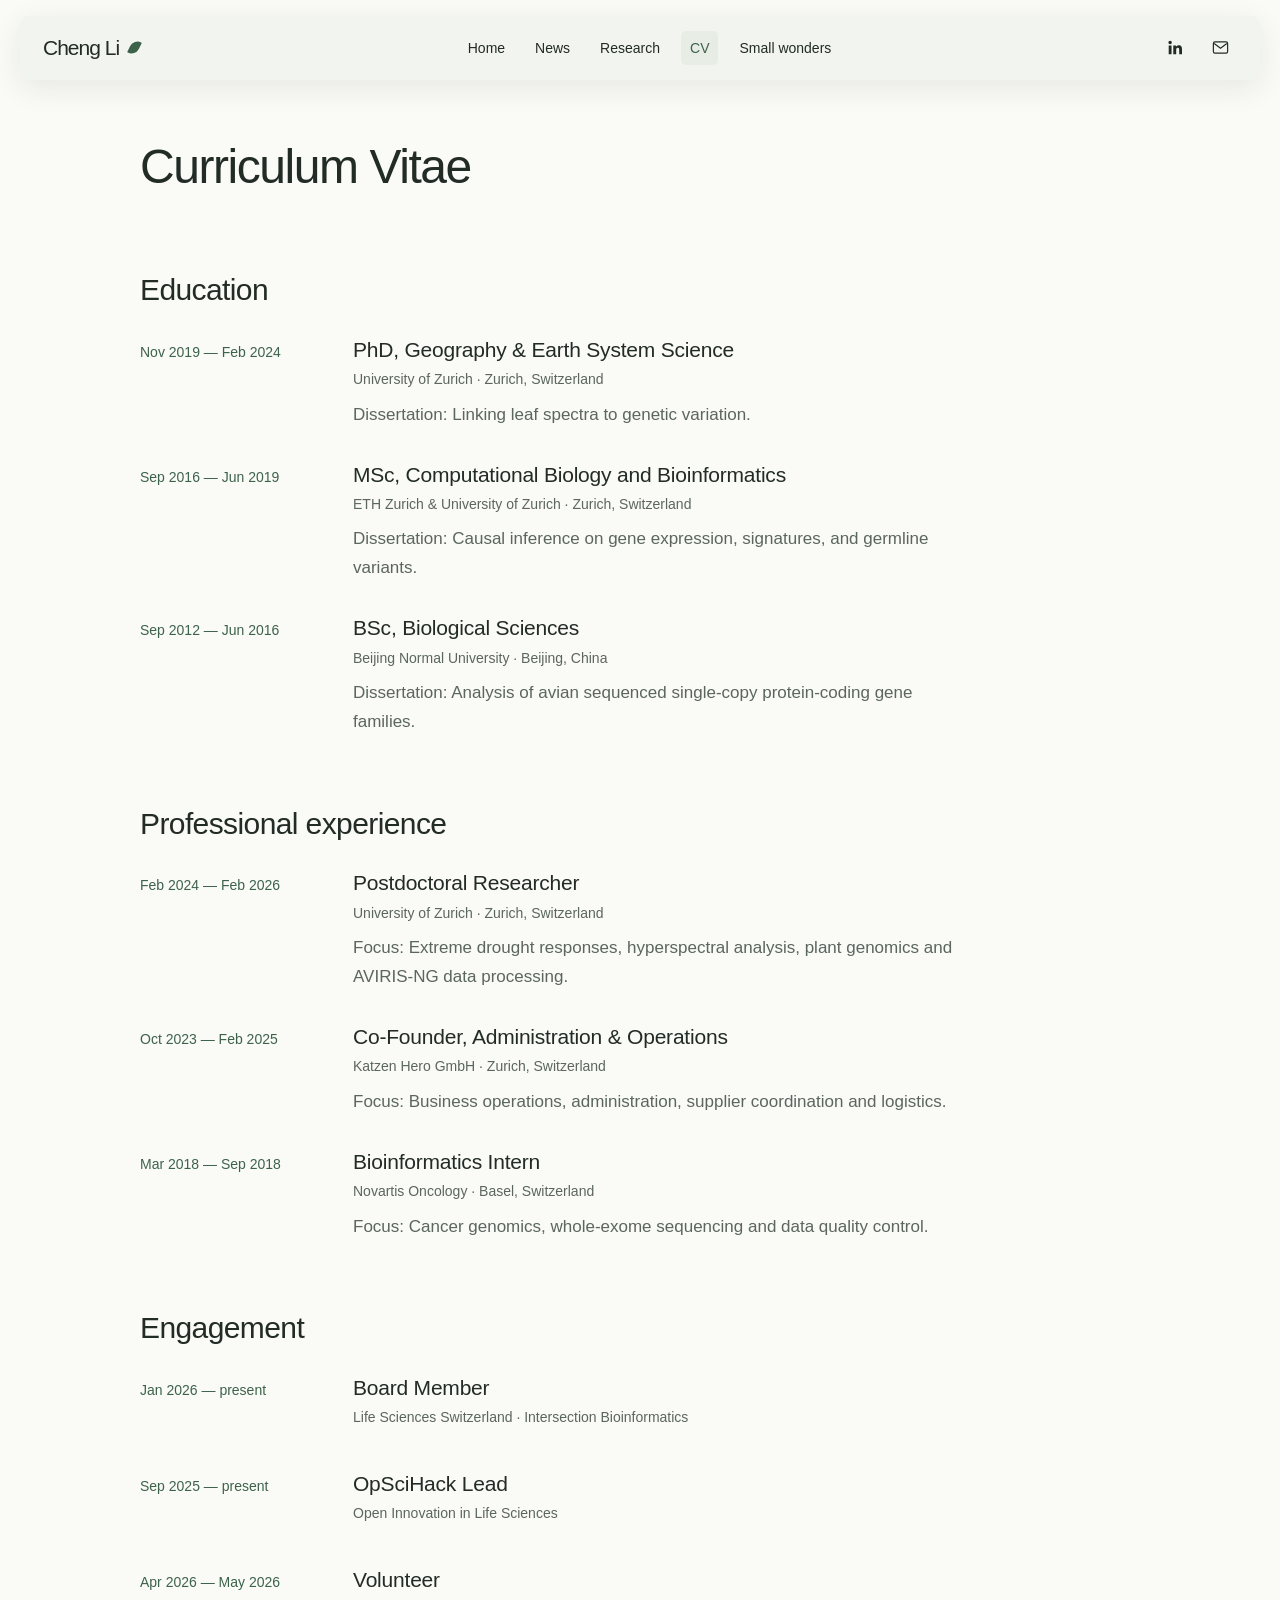
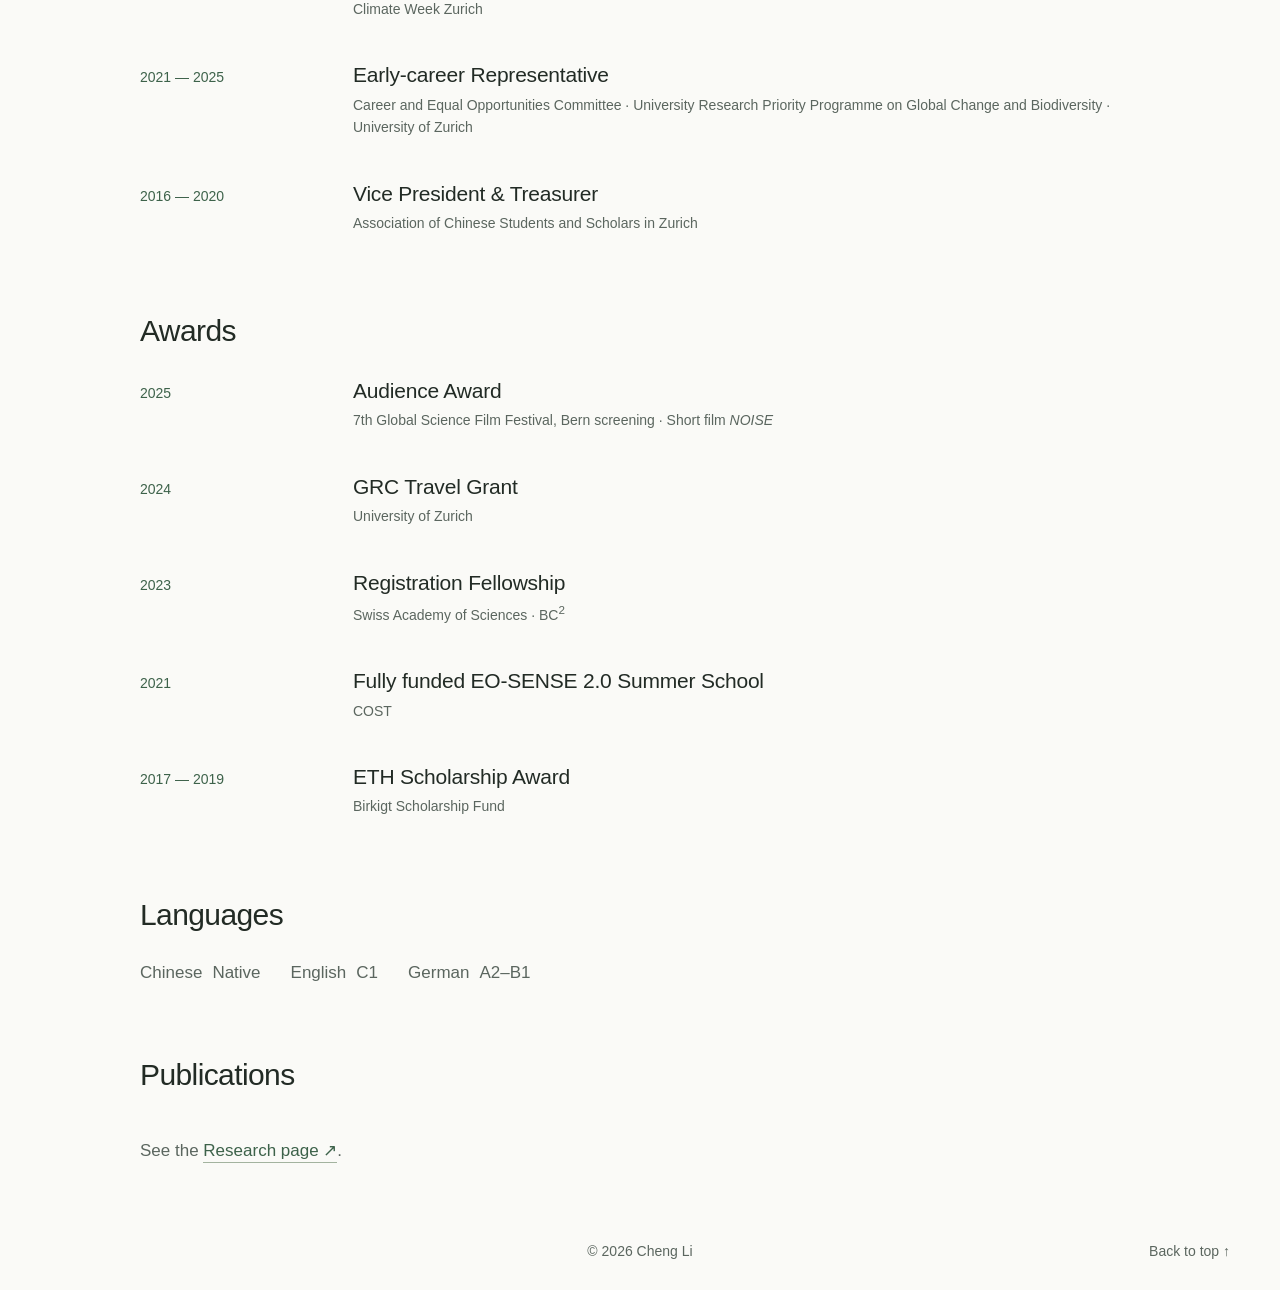
==== cv.html @ f8cbde22 "Publish personal website pages and styles" ====
<!doctype html>
<html lang="en">
<head>
  <meta charset="utf-8">
  <meta name="viewport" content="width=device-width, initial-scale=1">
  <meta name="description" content="Cheng Li’s education and professional experience.">
  <meta name="theme-color" content="#fafaf7">
  <title>CV — Cheng Li</title>
  <link rel="icon" href="assets/favicon.svg" type="image/svg+xml">
  <link rel="stylesheet" href="styles.css?v=9">
  <link rel="stylesheet" href="typography.css?v=8">
  <script src="script.js?v=2" defer></script>
</head>
<body class="cv-page">
  <a class="skip" href="#main">Skip to content</a>
  <header class="site-header">
    <a class="wordmark" href="index.html" aria-label="Cheng Li, home">Cheng Li<span class="brand-leaf" aria-hidden="true"></span></a>
    <nav aria-label="Main navigation"><a href="index.html">Home</a><a href="index.html#news">News</a><a href="index.html#research">Research</a><a href="cv.html" aria-current="page">CV</a><a href="small-wonders.html">Small wonders</a></nav>
    <div class="header-icons"><a href="https://www.linkedin.com/in/chengli-naturedata" class="header-icon" aria-label="Cheng Li on LinkedIn" target="_blank" rel="noopener noreferrer"><svg viewBox="0 0 24 24" aria-hidden="true"><path fill="currentColor" stroke="none" d="M5.2 3.5a2.2 2.2 0 1 0 0 4.4 2.2 2.2 0 0 0 0-4.4ZM3.4 9.5H7v11H3.4zM9.2 9.5h3.4V11h.05c.47-.89 1.62-1.83 3.34-1.83 3.57 0 4.23 2.35 4.23 5.4v5.93h-3.55v-5.26c0-1.26-.02-2.88-1.76-2.88-1.76 0-2.03 1.37-2.03 2.79v5.35H9.2z"/></svg></a><a href="mailto:licheng1221@hotmail.com" class="email-icon" aria-label="Email Cheng Li"><svg viewBox="0 0 24 24" aria-hidden="true"><rect x="3" y="5" width="18" height="14" rx="2"/><path d="m4 7 8 6 8-6"/></svg></a></div>
  </header>
  <main id="main" class="wrap cv-main">
    <section class="cv-intro"><h1>Curriculum Vitae</h1></section>
    <section class="cv-section" aria-labelledby="education-title"><h2 id="education-title">Education</h2><div class="cv-list">
      <article class="cv-entry"><p class="cv-date">Nov 2019 — Feb 2024</p><div><h3>PhD, Geography & Earth System Science</h3><p class="cv-org">University of Zurich · Zurich, Switzerland</p><p class="cv-detail">Dissertation: Linking leaf spectra to genetic variation.</p></div></article>
      <article class="cv-entry"><p class="cv-date">Sep 2016 — Jun 2019</p><div><h3>MSc, Computational Biology and Bioinformatics</h3><p class="cv-org">ETH Zurich & University of Zurich · Zurich, Switzerland</p><p class="cv-detail">Dissertation: Causal inference on gene expression, signatures, and germline variants.</p></div></article>
      <article class="cv-entry"><p class="cv-date">Sep 2012 — Jun 2016</p><div><h3>BSc, Biological Sciences</h3><p class="cv-org">Beijing Normal University · Beijing, China</p><p class="cv-detail">Dissertation: Analysis of avian sequenced single-copy protein-coding gene families.</p></div></article>
    </div></section>
    <section class="cv-section" aria-labelledby="experience-title"><h2 id="experience-title">Professional experience</h2><div class="cv-list">
      <article class="cv-entry"><p class="cv-date">Feb 2024 — Feb 2026</p><div><h3>Postdoctoral Researcher</h3><p class="cv-org">University of Zurich · Zurich, Switzerland</p><p class="cv-detail">Focus: Extreme drought responses, hyperspectral analysis, plant genomics and AVIRIS-NG data processing.</p></div></article>
      <article class="cv-entry"><p class="cv-date">Oct 2023 — Feb 2025</p><div><h3>Co-Founder, Administration & Operations</h3><p class="cv-org">Katzen Hero GmbH · Zurich, Switzerland</p><p class="cv-detail">Focus: Business operations, administration, supplier coordination and logistics.</p></div></article>
      <article class="cv-entry"><p class="cv-date">Mar 2018 — Sep 2018</p><div><h3>Bioinformatics Intern</h3><p class="cv-org">Novartis Oncology · Basel, Switzerland</p><p class="cv-detail">Focus: Cancer genomics, whole-exome sequencing and data quality control.</p></div></article>
    </div></section>
    <section class="cv-section" aria-labelledby="engagement-title"><h2 id="engagement-title">Engagement</h2><div class="cv-list">
      <article class="cv-entry"><p class="cv-date">Jan 2026 — present</p><div><h3>Board Member</h3><p class="cv-org">Life Sciences Switzerland · Intersection Bioinformatics</p></div></article>
      <article class="cv-entry"><p class="cv-date">Sep 2025 — present</p><div><h3>OpSciHack Lead</h3><p class="cv-org">Open Innovation in Life Sciences</p></div></article>
      <article class="cv-entry"><p class="cv-date">Apr 2026 — May 2026</p><div><h3>Volunteer</h3><p class="cv-org">Climate Week Zurich</p></div></article>
      <article class="cv-entry"><p class="cv-date">2021 — 2025</p><div><h3>Early-career Representative</h3><p class="cv-org">Career and Equal Opportunities Committee · University Research Priority Programme on Global Change and Biodiversity · University of Zurich</p></div></article>
      <article class="cv-entry"><p class="cv-date">2016 — 2020</p><div><h3>Vice President & Treasurer</h3><p class="cv-org">Association of Chinese Students and Scholars in Zurich</p></div></article>
    </div></section>
    <section class="cv-section" aria-labelledby="awards-title"><h2 id="awards-title">Awards</h2><div class="cv-list">
      <article class="cv-entry"><p class="cv-date">2025</p><div><h3>Audience Award</h3><p class="cv-org">7th Global Science Film Festival, Bern screening · Short film <em>NOISE</em></p></div></article>
      <article class="cv-entry"><p class="cv-date">2024</p><div><h3>GRC Travel Grant</h3><p class="cv-org">University of Zurich</p></div></article>
      <article class="cv-entry"><p class="cv-date">2023</p><div><h3>Registration Fellowship</h3><p class="cv-org">Swiss Academy of Sciences · BC<sup>2</sup></p></div></article>
      <article class="cv-entry"><p class="cv-date">2021</p><div><h3>Fully funded EO-SENSE 2.0 Summer School</h3><p class="cv-org">COST</p></div></article>
      <article class="cv-entry"><p class="cv-date">2017 — 2019</p><div><h3>ETH Scholarship Award</h3><p class="cv-org">Birkigt Scholarship Fund</p></div></article>
    </div></section>
    <section class="cv-section" aria-labelledby="languages-title"><h2 id="languages-title">Languages</h2><div class="cv-list language-list"><p><strong>Chinese</strong><span>Native</span></p><p><strong>English</strong><span>C1</span></p><p><strong>German</strong><span>A2–B1</span></p></div></section>
    <section class="cv-section" aria-labelledby="publications-title"><h2 id="publications-title">Publications</h2><div class="cv-list"><p>See the <a class="cv-research-link" href="index.html#research">Research page <span aria-hidden="true">↗</span></a>.</p></div></section>
  </main>
  <footer class="site-footer wrap"><span aria-hidden="true"></span><span>© <span id="year">2026</span> Cheng Li</span><a href="#main">Back to top ↑</a></footer>
</body>
</html>
---- styles.css ----
:root{--paper:#fafaf7;--ink:#222b25;--green:#3d624a;--muted:#5b665f;--line:#dce2d8;--nav:#edf0e9;--sans:"Helvetica Neue",Helvetica,Arial,sans-serif}
*{box-sizing:border-box}html{scroll-behavior:smooth;scroll-padding-top:32px}body{margin:0;background:var(--paper);color:var(--ink);font:15px/1.7 var(--sans);-webkit-font-smoothing:antialiased}a{color:inherit;text-decoration:none}a:hover{text-decoration:underline;text-underline-offset:5px}a:focus-visible,summary:focus-visible{outline:2px solid var(--green);outline-offset:6px}::selection{background:#d9e5d6}.wrap{width:min(1180px,calc(100% - 96px));margin-inline:auto}.skip{position:fixed;top:-100px;left:20px;background:var(--ink);color:white;padding:10px 20px;z-index:20}.skip:focus{top:12px}.site-header{width:calc(100% - 40px);max-width:1400px;margin:16px auto 0;background:var(--nav);border-radius:9px;display:flex;justify-content:space-between;align-items:center;padding:14px 23px;gap:20px}.wordmark{font-size:21px;letter-spacing:-1px;font-weight:500;display:flex;gap:11px;align-items:center;white-space:nowrap}.brand-leaf{height:15px;width:9px;background:var(--green);border-radius:10px 1px 10px 1px;transform:rotate(27deg)}nav{display:flex;gap:29px;font-size:12px}.email-icon{display:flex;padding:4px}svg{width:20px;height:20px;fill:none;stroke:currentColor;stroke-width:1.5}.hero{display:grid;grid-template-columns:36% 1fr;column-gap:9%;padding-top:65px;padding-bottom:74px;min-height:580px}.hero-intro{grid-column:2;grid-row:1}.hero h1{font-size:clamp(56px,6.3vw,88px);line-height:1.1;letter-spacing:-4.5px;font-weight:500;margin:0 0 24px;white-space:nowrap}.professional-title{font-size:27px;line-height:1.3;letter-spacing:-.7px;margin:0 0 23px}.bio{max-width:510px;font-size:14px;line-height:1.8;color:#5b665f;margin:0 0 15px}.portrait{grid-column:1;grid-row:1/3;align-self:center;width:77%;margin:65px 0 0}.portrait img{display:block;width:100%;height:auto;aspect-ratio:.85;object-fit:cover;border-radius:8px}.portrait figcaption{font-size:11px;line-height:1.6;color:var(--muted);margin-top:12px}.portrait figcaption span{display:block;font-size:9px;margin-top:2px;color:#5b665f}.hero-bottom{grid-column:2;grid-row:2;align-self:end;display:flex;justify-content:space-between;align-items:end;gap:20px;margin-top:32px}.location{font-size:11px;line-height:1.7;color:var(--muted);max-width:110px;margin:0}.socials{display:flex;gap:24px;align-items:center;flex-wrap:wrap}.socials a{font-size:12px;display:inline-flex;align-items:center;gap:6px}.socials svg{width:16px;height:16px}.section{display:grid;grid-template-columns:29% 1fr;column-gap:6%;padding-block:74px;border-top:0;scroll-margin-top:12px}.section-label h2{font:500 38px/1.1 var(--sans);letter-spacing:-1.7px;margin:0 0 15px}.section-label>p{font-size:12px;line-height:1.8;color:var(--muted);margin:0}.section-label .research-note{font-size:11px;margin-top:28px}.section-content{min-width:0}.news-list{padding:0;margin:0;list-style:none}.news-list li{display:grid;grid-template-columns:88px 1fr;gap:20px;padding-bottom:18px}.news-list time{font-size:11px;color:var(--green);padding-top:3px}.news-list p{font-size:14px;line-height:1.7;margin:0}.news-list a{border-bottom:1px solid #a3b39f}.older-news summary{font-size:11px;color:var(--muted);cursor:pointer;max-width:max-content;margin-top:3px}.older-news[open] summary{margin-bottom:22px}.entry{padding-bottom:28px;margin-bottom:28px;border-bottom:1px solid var(--line)}.entry:last-child{margin:0;padding:0;border:0}.entry-heading{display:flex;justify-content:space-between;gap:22px;align-items:baseline}.entry h3{font-size:19px;font-weight:500;letter-spacing:-.5px;line-height:1.4;margin:0 0 7px}.entry .date{font-size:10px;white-space:nowrap;line-height:1.5;color:var(--muted);margin:0}.entry .organisation{font-size:12px;color:var(--green);margin:0 0 10px}.entry>p{font-size:13px;line-height:1.8;color:var(--muted);max-width:660px;margin:0}.skills{list-style:none;padding:0;margin:15px 0 0;display:flex;flex-wrap:wrap;gap:7px}.skills li{font-size:10px;border:1px solid #dce2d8;border-radius:4px;padding:3px 8px;color:#5b665f}.inline-link{font-size:12px;display:inline-flex;gap:17px;border-bottom:1px solid #a3b39f;padding-bottom:3px}.education-list .entry{padding-bottom:23px;margin-bottom:23px}.education-list .entry:last-child{padding-bottom:0;margin-bottom:0}.education-list h3{font-size:18px}.entry .thesis{font-size:11px}.publication-group-title{font-size:18px;font-weight:500;letter-spacing:-.4px;margin:4px 0 24px;padding-bottom:12px;border-bottom:1px solid var(--line)}.publication-group-title:not(:first-child){margin-top:34px}.publication{padding:0 0 32px;margin-bottom:32px;border-bottom:1px solid var(--line)}.publication-meta{display:flex;justify-content:space-between;gap:20px;font-size:11px;color:var(--green);margin-bottom:13px}.publication-meta span:first-child{max-width:82%}.publication h3{font-size:22px;font-weight:500;letter-spacing:-.55px;line-height:1.42;margin:0 0 12px}.authors{font-size:12px;line-height:1.75;color:var(--muted);margin:0 0 5px}.authors strong{font-weight:500;color:var(--ink)}.citation{font-size:11px;color:var(--muted);margin:0 0 12px}.paper-description{font-size:13px;line-height:1.8;color:var(--muted);margin:0 0 16px}.paper-links{display:flex;gap:9px;flex-wrap:wrap}.paper-links a{font-size:11px;line-height:1.4;padding:6px 12px;background:#edf0e9;border-radius:4px}.paper-links a:hover{background:#e0e7da;text-decoration:none}.ongoing{background:#edf0e9;padding:25px 28px;border-radius:5px}.status{display:block;font-size:10px;color:var(--green);margin-bottom:12px}.ongoing h3{font-size:17px;font-weight:500;line-height:1.5;letter-spacing:-.3px;margin:0 0 12px}.ongoing p{font-size:12px;line-height:1.8;color:var(--muted);margin:0 0 16px}.personal-statement{font-size:29px;line-height:1.4;letter-spacing:-.9px;margin:0 0 28px}.about-columns{display:grid;grid-template-columns:1fr 1fr;gap:28px}.about-columns p{font-size:13px;color:var(--muted);line-height:1.85;margin:0 0 23px}.contact{display:flex;align-items:center;justify-content:space-between;gap:30px;border-top:1px solid var(--line);padding:65px 0 75px}.contact h2{font-size:clamp(42px,5.2vw,68px);letter-spacing:-3px;line-height:1.1;font-weight:500;margin:0}.contact p{font-size:12px;color:var(--muted);margin:0 0 17px}.site-footer{position:relative;display:flex;justify-content:center;align-items:center;border-top:1px solid var(--line);padding-block:21px 28px;gap:20px;color:var(--muted);font-size:10px}
@media(max-width:1000px){.wrap{width:calc(100% - 64px)}.hero{column-gap:6%;padding-top:55px;grid-template-columns:34% 1fr;min-height:530px}.hero h1{font-size:66px;letter-spacing:-3.5px}.professional-title{font-size:24px}.portrait{width:90%}.hero-bottom{flex-wrap:wrap;gap:16px}.location{max-width:none}.section{grid-template-columns:26% 1fr;gap:6%}.section-label h2{font-size:33px}.entry-heading{display:block}.entry .date{margin:0 0 9px}.entry h3{font-size:18px}.publication h3{font-size:21px}.section{padding-block:54px}}
@media(max-width:720px){.wrap{width:calc(100% - 40px)}.site-header{width:calc(100% - 24px);padding:13px 14px;margin-top:12px;gap:12px;flex-wrap:wrap}.wordmark{font-size:20px}.site-header nav{order:3;width:100%;justify-content:space-between;gap:12px;font-size:11px;border-top:1px solid #dce2d8;padding-top:10px}.hero{grid-template-columns:30% 1fr;column-gap:7%;padding-top:44px;padding-bottom:45px;min-height:0}.hero h1{font-size:48px;letter-spacing:-2.7px;white-space:normal}.professional-title{font-size:21px;letter-spacing:-.5px}.bio{font-size:13px}.portrait{width:100%;align-self:start;margin-top:95px}.portrait figcaption{font-size:9px}.portrait figcaption span{font-size:8px}.hero-bottom{margin-top:20px}.socials{gap:20px}.section{grid-template-columns:1fr;gap:28px;padding-block:48px}.section-label h2{font-size:32px;margin-bottom:9px}.section-label h2 br{display:none}.section-label h2 br::after{content:' '}.section-label>p{font-size:11px}.section-label>p br{display:none}.section-label .research-note{margin-top:5px}.entry-heading{display:flex}.entry .date{margin:0}.entry h3{max-width:72%;font-size:18px}.news-list li{grid-template-columns:78px 1fr;gap:14px}.news-list p{font-size:13px}.news-list time{font-size:10px}.publication h3{font-size:21px}.personal-statement{font-size:26px}.contact{padding-block:45px;align-items:start;flex-direction:column;gap:23px}.contact h2{font-size:49px}.site-footer>span:nth-child(2){display:none}.site-footer>a{position:absolute;right:0}}
@media(max-width:480px){.hero{grid-template-columns:1fr;gap:0;padding-top:36px}.hero-intro{grid-column:1;grid-row:1}.hero h1{font-size:clamp(45px,12vw,58px);letter-spacing:-2.7px;margin-bottom:18px}.professional-title{font-size:22px}.professional-title br{display:none}.bio{font-size:13px}.portrait{grid-column:1;grid-row:2;width:100%;margin-top:15px;display:grid;grid-template-columns:110px 1fr;gap:18px;align-items:end}.portrait img{aspect-ratio:1.1;border-radius:5px}.portrait figcaption{font-size:10px;margin:0 0 8px}.portrait figcaption span{font-size:9px}.hero-bottom{grid-column:1;grid-row:3;margin-top:24px;display:flex;flex-wrap:wrap;gap:14px}.hero-bottom .socials{gap:24px}.location{width:100%}.entry-heading{display:block}.entry h3{max-width:none}.entry .date{margin-bottom:8px}.education-list h3{font-size:17px}.publication-meta{font-size:10px;gap:12px}.publication-meta span:first-child{max-width:85%}.publication h3{font-size:20px}.ongoing{padding:22px}.about-columns{grid-template-columns:1fr;gap:0}.personal-statement{font-size:25px}.news-list li{grid-template-columns:67px 1fr;gap:12px}.news-list p{font-size:13px}.socials a{font-size:11px}.section-label h2 br{display:inline}.section-label h2 br::after{content:' '}}
@media(prefers-reduced-motion:reduce){html{scroll-behavior:auto}}

.small-wonders-hero{padding:75px 0 84px;max-width:760px}.back-link{font-size:12px;color:var(--muted);margin:0 0 47px}.small-wonders-hero h1{font-size:clamp(64px,9vw,112px);font-weight:500;letter-spacing:-6px;line-height:1.05;margin:0 0 27px}.small-wonders-intro{max-width:610px;font-size:18px;line-height:1.8;color:#5b665f;margin:0}.small-wonders-section{display:grid;grid-template-columns:29% 1fr;column-gap:6%;padding-block:48px 62px;border-top:1px solid var(--line)}.small-wonders-heading h2{font-size:30px;font-weight:500;letter-spacing:-1px;line-height:1.2;margin:0 0 10px}.small-wonders-heading p{font-size:12px;color:var(--muted);margin:0}.gallery-note{min-height:240px;background:#edf0e9;border-radius:5px;display:flex;flex-direction:column;justify-content:center;align-items:center;color:var(--green);text-align:center;padding:30px}.gallery-note>span{font-size:30px}.gallery-note p{font-size:13px;margin:12px 0 0;color:var(--muted)}.film-note{padding:22px 0;max-width:620px}.film-note p{font-size:15px;line-height:1.8;color:#5b665f;margin:0 0 20px}.small-wonders-page .site-footer{margin-top:30px}
@media(max-width:720px){.small-wonders-hero{padding:52px 0 58px}.back-link{margin-bottom:36px}.small-wonders-hero h1{font-size:68px;letter-spacing:-4px}.small-wonders-intro{font-size:16px}.small-wonders-section{grid-template-columns:1fr;gap:24px;padding-block:38px 45px}.small-wonders-heading h2{font-size:27px}.gallery-note{min-height:190px}}
@media(max-width:480px){.small-wonders-hero h1{font-size:58px;letter-spacing:-3.6px}}

/* Small Wonders horizontal photo gallery */
.small-wonders-hero{padding-bottom:32px}.small-wonders-hero+.photo-carousel{border-top:0;padding-top:10px}.photo-carousel{padding:20px 0 68px;overflow:hidden}.photo-track{display:flex;gap:24px;overflow-x:auto;scroll-snap-type:x mandatory;scroll-behavior:smooth;scrollbar-width:none;overscroll-behavior-x:contain;padding:0 max(0px,calc((100vw - min(1180px,100vw - 96px))/2)) 12px}.photo-track::-webkit-scrollbar{display:none}.photo-slide{flex:0 0 min(76vw,940px);height:min(62vw,620px);min-height:360px;margin:0;scroll-snap-align:center;display:flex;flex-direction:column;align-items:center}.photo-slide img{display:block;width:100%;height:calc(100% - 31px);object-fit:contain;background:transparent}.photo-slide figcaption{height:31px;align-self:flex-start;padding-top:7px;font-size:11px;line-height:1.45;color:var(--muted)}.photo-slide:has(figcaption span) figcaption{height:44px}.photo-slide figcaption span{display:block}.photo-slide figcaption span:first-child{color:var(--ink)}.carousel-controls{width:min(1180px,calc(100% - 96px));margin:14px auto 0;display:flex;justify-content:space-between;align-items:center}.carousel-count{font-size:11px;color:var(--muted);font-variant-numeric:tabular-nums}.count-divider{padding-inline:7px;color:#a3b39f}.carousel-buttons{display:flex;gap:8px}.carousel-buttons button{width:40px;height:40px;border:1px solid var(--line);border-radius:50%;background:transparent;color:var(--ink);font:20px/1 var(--sans);cursor:pointer;transition:background .2s ease,color .2s ease}.carousel-buttons button:hover{background:var(--green);border-color:var(--green);color:white}.carousel-buttons button:disabled{opacity:.35;cursor:default}.carousel-buttons button:focus-visible{outline:2px solid var(--green);outline-offset:3px}
@media(max-width:720px){.small-wonders-hero{padding-bottom:25px}.photo-carousel{padding-top:8px;padding-bottom:48px}.photo-track{gap:14px;padding-inline:20px}.photo-slide{flex-basis:88vw;height:68vw;min-height:250px}.carousel-controls{width:calc(100% - 40px);margin-top:10px}.carousel-buttons button{width:36px;height:36px}}

/* The portrait frames use more of the gallery's vertical space. */
.photo-slide{height:min(72vh,720px);min-height:420px}.photo-slide img{height:calc(100% - 31px);width:100%;object-fit:contain}.photo-slide:has(figcaption span) img{height:calc(100% - 44px)}.carousel-controls{justify-content:flex-end}
@media(max-width:720px){.photo-slide{height:min(70vh,620px);min-height:320px}.photo-track{padding-inline:20px}}

.film-note h3{font-size:25px;font-weight:500;letter-spacing:-.5px;margin:0 0 8px}.film-note .film-context{font-size:12px;color:var(--green);margin-bottom:18px}.film-links{display:flex;flex-wrap:wrap;gap:20px;margin:22px 0 28px}.film-embed{position:relative;width:100%;aspect-ratio:16/9;background:#edf0e9;border-radius:5px;overflow:hidden}.film-embed iframe{position:absolute;inset:0;width:100%;height:100%;border:0}

.header-icons{display:flex;align-items:center;gap:13px}.header-icon{display:flex;align-items:center;justify-content:center;padding:4px}.header-icon svg{width:19px;height:19px}.email-icon svg{width:19px;height:19px}

/* Keep the research list and closing link calm, using space instead of rules. */
.publication{border-bottom:0;padding-bottom:12px;margin-bottom:34px}.publication:last-child{margin-bottom:0}.site-footer{border-top:0}.about .inline-link{border:0;padding:8px 0;gap:12px;color:var(--green);font-size:13px;font-weight:500;text-decoration:none}.about .inline-link span{display:inline-block;transition:transform .2s ease}.about .inline-link:hover{text-decoration:none;color:var(--ink)}.about .inline-link:hover span{transform:translateX(5px)}.about .inline-link:focus-visible{outline-offset:2px}
@media(prefers-reduced-motion:reduce){.about .inline-link span{transition:none}}
.film-section{border-top:0}

.cv-intro{padding:66px 0 56px}.cv-intro h1{font-size:clamp(58px,8vw,90px);font-weight:500;letter-spacing:-4px;line-height:1;margin:0 0 18px}.cv-intro>p:last-child{font-size:15px;color:var(--muted);margin:0}.cv-section{display:grid;grid-template-columns:29% 1fr;column-gap:6%;padding:48px 0 58px}.cv-section h2{font-size:29px;line-height:1.2;letter-spacing:-.8px;font-weight:500;margin:0}.cv-list{display:flex;flex-direction:column;gap:30px}.cv-entry{display:grid;grid-template-columns:125px 1fr;gap:22px}.cv-date{font-size:11px;color:var(--green);margin:4px 0 0;white-space:nowrap}.cv-entry h3{font-size:17px;font-weight:500;letter-spacing:-.2px;line-height:1.45;margin:0 0 3px}.cv-org{font-size:12px;color:var(--muted);margin:0 0 10px}.cv-entry ul{padding-left:17px;margin:0;color:#5b665f}.cv-entry li{font-size:13px;line-height:1.7;padding-left:2px;margin:0 0 4px}.cv-detail{font-size:12px;color:var(--muted);margin:0}.cv-section+.cv-section{padding-top:32px}
@media(max-width:720px){.cv-intro{padding:48px 0 38px}.cv-section{grid-template-columns:1fr;gap:22px;padding:38px 0 42px}.cv-section h2{font-size:27px}.cv-entry{grid-template-columns:1fr;gap:5px}.cv-date{margin:0}.cv-list{gap:25px}}

.cv-intro h1{font-size:clamp(48px,6vw,68px);letter-spacing:-2.7px}.cv-section{display:block;padding:30px 0 38px}.cv-section h2{font-size:25px;margin:0 0 21px}.cv-list{gap:24px}.cv-entry{grid-template-columns:170px 1fr;gap:28px}.language-list{display:flex;flex-direction:row;gap:42px}.language-list p{margin:0;display:flex;gap:10px;font-size:13px}.language-list strong{font-weight:500}.language-list span{color:var(--muted)}.cv-research-link{color:var(--green);border-bottom:1px solid #a3b39f;padding-bottom:2px}.cv-research-link span{display:inline-block;transition:transform .2s ease}.cv-research-link:hover{text-decoration:none;color:var(--ink)}.cv-research-link:hover span{transform:translate(3px,-3px)}
@media(max-width:720px){.cv-section{padding:25px 0 31px}.cv-section h2{margin-bottom:17px}.cv-entry{grid-template-columns:1fr;gap:4px}.language-list{flex-direction:column;gap:9px}}
---- typography.css ----
/* Shared type system: one sans-serif family, five semantic levels.
   Desktop: 14 / 17 / 21 / 30 / 48–56px. Small screens keep body text at 16px. */
:root {
  --sans: "Helvetica Neue", Helvetica, Arial, sans-serif;
  --text-body: 1.0625rem;
  --text-small: .875rem;
  --text-title: 1.3125rem;
  --text-section: 1.875rem;
  --text-display: 3.5rem;
  --ink: #222b25;
  --muted: #5b665f;
  --green: #3d624a;
}
body { font-family: var(--sans); font-size: var(--text-body); line-height: 1.7; }
button { font-family: inherit; }
h1, h2, h3 { text-wrap: balance; }
p, li { overflow-wrap: break-word; }
.hero h1, .small-wonders-hero h1, .cv-intro h1 {
  font-size: var(--text-display); font-weight: 500; line-height: 1.12;
  letter-spacing: -.035em; white-space: normal;
}
.cv-intro h1 { font-size: 3rem; }
.hero h1 { margin-bottom: 20px; }
.section-label h2, .small-wonders-heading h2, .cv-section h2 {
  font-size: var(--text-section); font-weight: 500; line-height: 1.25; letter-spacing: -.025em;
}
.professional-title, .publication h3, .film-note h3, .cv-entry h3 {
  font-size: var(--text-title); font-weight: 500; line-height: 1.45; letter-spacing: -.015em;
}
.professional-title { margin-bottom: 24px; }
.bio, .news-list p, .about-columns p, .small-wonders-intro,
.film-note p, .cv-entry li, .cv-detail, .language-list p, .cv-list > p {
  font-size: var(--text-body); line-height: 1.7; color: var(--muted);
}
.bio { max-width: 62ch; margin-bottom: 18px; }
.small-wonders-intro { max-width: 62ch; }
.about-columns { display: block; max-width: 62ch; }
.about-columns p { margin-bottom: 20px; }
.section-label > p, .section-label .research-note, .news-list time,
.older-news summary, .publication-meta, .authors, .paper-links a,
.location, .socials a, .inline-link, .about .inline-link,
.photo-slide figcaption, .film-note .film-context, .cv-date, .cv-org,
.site-footer, .site-header nav {
  font-size: var(--text-small); line-height: 1.6;
}
.authors { margin-bottom: 16px; color: var(--muted); }
.authors strong { font-weight: 600; }
.publication h3 { margin-bottom: 10px; }
.publication-meta { margin-bottom: 10px; }
.publication { padding-bottom: 0; margin-bottom: 42px; }
.paper-links a { padding: 7px 13px; }
.cv-org { margin-bottom: 10px; }
.cv-entry li { margin-bottom: 8px; }
.cv-date { white-space: normal; font-variant-numeric: tabular-nums; }
.cv-entry { grid-template-columns: 185px minmax(0,1fr); }
.cv-main { max-width: 1000px; }
.cv-list { gap: 30px; }
.cv-section { padding-block: 28px 36px; }
.cv-section h2 { margin-bottom: 26px; }
.cv-intro { padding-block: 60px 32px; }
.small-wonders-hero { max-width: 850px; padding-top: 60px; }
.small-wonders-hero h1 { margin-bottom: 24px; }
.film-note { padding-top: 0; max-width: 65ch; }
.film-note .film-context { color: var(--green); }
.hero { grid-template-columns: 30% minmax(0,1fr); column-gap: 8%; }
.hero-intro { min-width: 0; }
.portrait { width: 90%; margin-top: 30px; }
.hero-bottom { align-items: center; flex-wrap: wrap; }
.location { max-width: none; }
.news-list li { grid-template-columns: 100px minmax(0,1fr); gap: 22px; padding-bottom: 23px; }
.section-label .research-note { margin-top: 20px; }
.site-header nav { gap: 25px; }
.site-header nav a { padding-block: 7px; }
.header-icon, .email-icon { min-width: 32px; min-height: 32px; align-items: center; justify-content: center; }
.photo-slide figcaption { height: auto; min-height: 36px; flex-shrink: 0; }
.photo-slide:has(figcaption span) figcaption { height: auto; min-height: 55px; }
.photo-slide img { height: calc(100% - 36px); min-height: 0; }
.photo-slide:has(figcaption span) img { height: calc(100% - 55px); }
.site-footer { display: grid; grid-template-columns: 1fr auto 1fr; gap: 16px; }
.site-footer > span:nth-child(2) { display: block; text-align: center; }
.site-footer > a { position: static; justify-self: end; }
@media (max-width:1000px) {
  :root { --text-display: 3rem; --text-section: 1.75rem; }
  .hero { grid-template-columns: 28% minmax(0,1fr); gap: 6%; }
  .site-header nav { gap: 18px; }
}
@media (max-width:720px) {
  :root { --text-body: 1rem; --text-display: 2.5rem; --text-section: 1.625rem; --text-title: 1.25rem; }
  .cv-intro h1 { font-size: var(--text-display); }
  .hero { grid-template-columns: 1fr; gap: 0; }
  .hero-intro { grid-column: 1; grid-row: 1; }
  .portrait { grid-column: 1; grid-row: 2; display: block; width: 160px; margin: 16px 0 0; }
  .portrait img { aspect-ratio: 1792 / 2217; }
  .hero-bottom { grid-column: 1; grid-row: 3; margin-top: 24px; }
  .section-label h2 br { display: none; }
  .section-label h2 { margin-bottom: 12px; }
  .news-list li { grid-template-columns: 86px minmax(0,1fr); gap: 14px; }
  .cv-entry { grid-template-columns: 1fr; gap: 6px; }
  .cv-section h2 { margin-bottom: 22px; }
  .site-header nav { flex-wrap: wrap; gap: 4px 14px; border-top: 0; padding-top: 4px; }
  .small-wonders-hero, .cv-intro { padding-top: 40px; }
}
@media (max-width:400px) {
  .news-list li { grid-template-columns: 1fr; gap: 4px; }
  .site-footer { grid-template-columns: 1fr; }
  .site-footer > span[aria-hidden] { display:none; }
  .site-footer > a { justify-self: center; }
}
@media (prefers-reduced-motion:reduce) {
  .cv-research-link span, .carousel-buttons button { transition:none; }
}

/* Quiet glass surface for the shared navigation. */
.site-header {
  position: sticky;
  top: 16px;
  z-index: 30;
  background: #edf0e9;
  border: 0;
  box-shadow: 0 8px 30px rgba(34,43,37,.085);
}
@supports ((backdrop-filter: blur(16px)) or (-webkit-backdrop-filter: blur(16px))) {
  .site-header {
    background: rgba(237,240,233,.60);
    -webkit-backdrop-filter: blur(16px) saturate(115%);
    backdrop-filter: blur(16px) saturate(115%);
  }
}
html { scroll-padding-top: 110px; }
@media (max-width:720px) {
  .site-header { top: 12px; }
  html { scroll-padding-top: 155px; }
}
@media (prefers-reduced-transparency:reduce) {
  .site-header { background: #edf0e9; -webkit-backdrop-filter:none; backdrop-filter:none; }
}

/* Homepage introduction: align portrait and text, with one shared text edge. */
@media (min-width:721px) {
  .hero {
    grid-template-columns: minmax(0, .9fr) minmax(0, 1.6fr);
    column-gap: clamp(40px, 6vw, 88px);
    padding-top: 64px;
    padding-bottom: 64px;
    min-height: 0;
    align-items: start;
  }
  .hero-intro { grid-column: 2; grid-row: 1; }
  .hero .portrait {
    grid-column: 1;
    grid-row: 1 / 3;
    align-self: start;
    justify-self: start;
    width: 100%;
    max-width: 350px;
    margin: 6px 0 0;
  }
  .hero .portrait img { aspect-ratio: 1792 / 2217; object-fit: contain; }
  .hero .bio { max-width: 60ch; }
  .hero .bio:last-child { margin-bottom: 0; }
  .hero-bottom {
    grid-column: 2;
    grid-row: 2;
    align-self: start;
    justify-content: flex-start;
    gap: 16px 30px;
    margin-top: 26px;
  }
  .hero-bottom .location { width: auto; max-width: none; }
  .hero-bottom .socials { gap: 22px; }
}
@media (min-width:721px) and (max-width:1000px) {
  .hero { grid-template-columns: minmax(0,.8fr) minmax(0,1.7fr); column-gap: 40px; padding-block: 48px; }
  .hero .portrait { max-width: 280px; }
}

/* Consistent editorial rhythm and quiet research links. */
.hero h1, .small-wonders-hero h1, .cv-intro h1 {
  font-weight: 500;
  letter-spacing: -.03em;
}
.section-label h2, .small-wonders-heading h2, .cv-section h2 {
  font-weight: 500;
  letter-spacing: -.02em;
}
.professional-title { letter-spacing: -.01em; }
.publication h3, .cv-entry h3, .film-note h3 {
  font-weight: 500;
  letter-spacing: -.01em;
}
.bio, .news-list p, .about-columns p, .film-note > p,
.cv-entry li, .cv-detail { max-width: 64ch; }
.small-wonders-intro { max-width: 58ch; }
.news-list li { align-items: baseline; }
.news-list time { padding-top: 0; font-variant-numeric: tabular-nums; white-space: nowrap; }
.cv-entry { align-items: baseline; }
.cv-date { margin-top: 0; }
.cv-org { line-height: 1.6; }
.section-label > p { max-width: 27ch; }
.publication-list { max-width: 70ch; }
.publication { margin-bottom: 48px; padding: 0; }
.publication:last-child { margin-bottom: 0; }
.publication-meta {
  display: grid;
  grid-template-columns: minmax(0,1fr) auto;
  align-items: baseline;
  gap: 24px;
  margin-bottom: 10px;
  color: var(--muted);
}
.publication-meta span:first-child { max-width: none; }
.publication-meta span:last-child { font-variant-numeric: tabular-nums; white-space: nowrap; text-align: right; }
.publication h3 { line-height: 1.45; margin-bottom: 12px; }
.authors { line-height: 1.7; margin-bottom: 12px; }
.authors strong { font-weight: 600; }
.paper-links { display: flex; flex-wrap: wrap; gap: 4px 24px; }
.paper-links a {
  display: inline-flex;
  align-items: baseline;
  gap: 5px;
  padding: 4px 0;
  background: transparent;
  border: 0;
  border-radius: 0;
  color: var(--green);
  line-height: 1.6;
  text-decoration: none;
}
.paper-links a:hover { background: transparent; text-decoration: underline; text-underline-offset: 4px; }
.paper-links a span { display: inline-block; transition: transform .18s ease; }
.paper-links a:hover span { transform: translate(2px,-2px); }
.publication h3 a:hover { text-decoration-thickness: 1px; text-underline-offset: 5px; }
@media (max-width:720px) {
  .publication { margin-bottom: 38px; }
  .publication-meta { gap: 16px; }
  .paper-links { column-gap: 22px; }
}
@media (prefers-reduced-motion:reduce) {
  .paper-links a span { transition: none; }
}

/* Keep captions attached to the picture, without frames or decorative surfaces. */
.photo-carousel { --image-height: min(68vh, 680px); }
.photo-track { gap: 32px; }
.photo-slide { height: calc(var(--image-height) + 64px); min-height: 0; }
.photo-slide img, .photo-slide:has(figcaption span) img {
  width: min(100%, calc(var(--image-height) * var(--photo-ratio, 1.5)));
  height: auto;
  flex-shrink: 0;
}
.photo-slide figcaption, .photo-slide:has(figcaption span) figcaption {
  width: min(100%, calc(var(--image-height) * var(--photo-ratio, 1.5)));
  align-self: center;
  min-height: 0;
  height: auto;
  margin-top: 12px;
  padding: 0;
  line-height: 1.55;
  color: var(--muted);
}
.photo-slide figcaption span:first-child { color: var(--muted); }
.carousel-controls { margin-top: 0; }
.carousel-buttons { gap: 6px; }
.carousel-buttons button {
  width: 44px; height: 44px;
  border: 0; background: transparent; color: var(--muted);
}
.carousel-buttons button:hover { background: rgba(61,98,74,.07); color: var(--green); }
.film-note { max-width: none; }
.film-embed { background: var(--nav); border-radius: 3px; }
.film-links .inline-link { border: 0; padding: 4px 0; }
/* One restrained feedback language for links, navigation and controls. */
a, button, summary { -webkit-tap-highlight-color: rgba(61,98,74,.12); }
a, button { transition: color .18s ease, background-color .18s ease; }
a:hover { text-decoration-thickness: 1px; }
.site-header nav a { border-radius: 5px; padding: 6px 9px; }
.site-header nav { gap: 12px; }
.site-header nav a:hover { background: rgba(61,98,74,.07); color: var(--green); text-decoration: none; }
.site-header nav a[aria-current="page"] { color: var(--green); background: rgba(61,98,74,.06); font-weight: 500; }
.header-icon, .email-icon { border-radius: 50%; }
.header-icon:hover, .email-icon:hover { color: var(--green); background: rgba(61,98,74,.07); }
.older-news summary:hover { color: var(--green); }
a:focus-visible, button:focus-visible, summary:focus-visible, .photo-track:focus-visible {
  outline: 2px solid var(--green); outline-offset: 4px;
}
@media (max-width:720px) {
  .photo-carousel { --image-height: min(65vh,560px); }
  .photo-track { gap: 20px; }
  .site-header nav { gap: 2px 7px; }
  .site-header nav a { padding-inline: 5px; }
}
@media (prefers-reduced-motion:reduce) {
  a, button, summary, .photo-track { transition: none; scroll-behavior: auto; }
  .about .inline-link:hover span, .paper-links a:hover span, .cv-research-link:hover span { transform: none; }
}
/* The short film credit can use the full content width. */
.film-note > .film-context { max-width: none; }
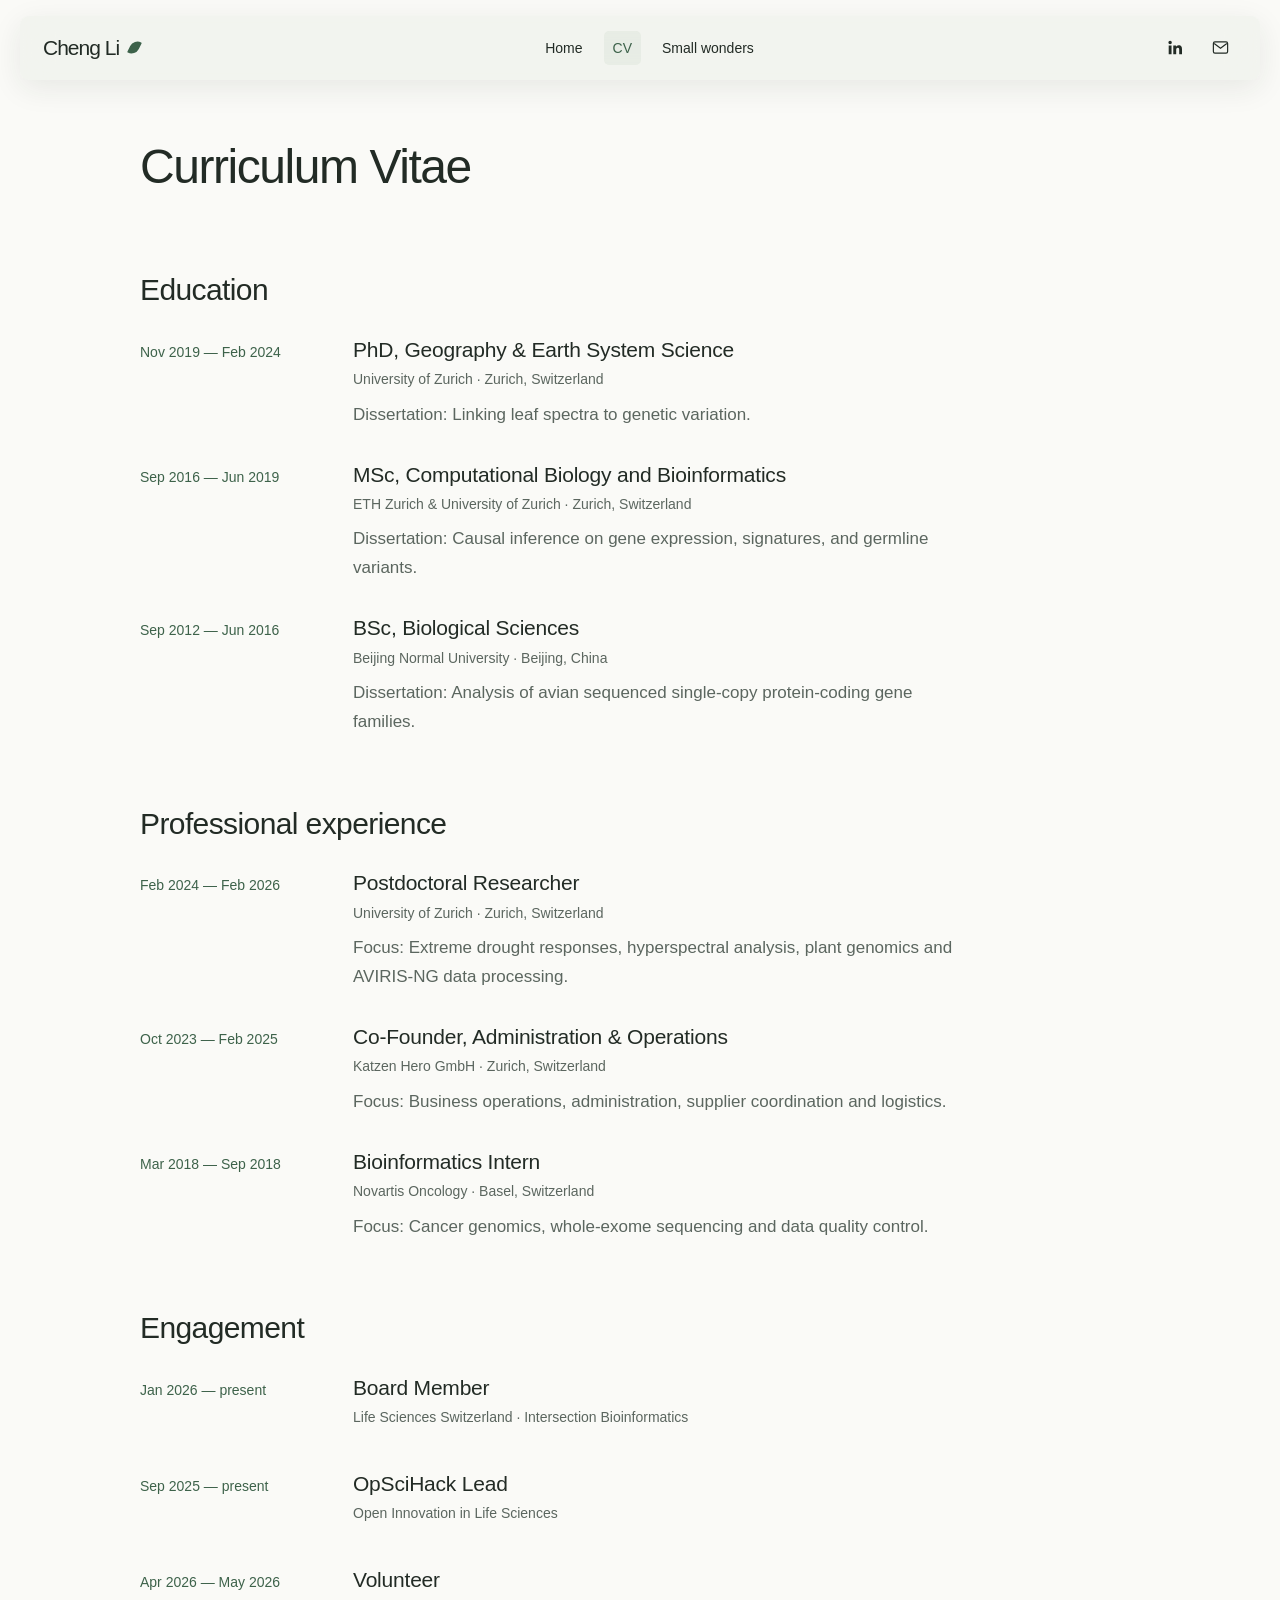
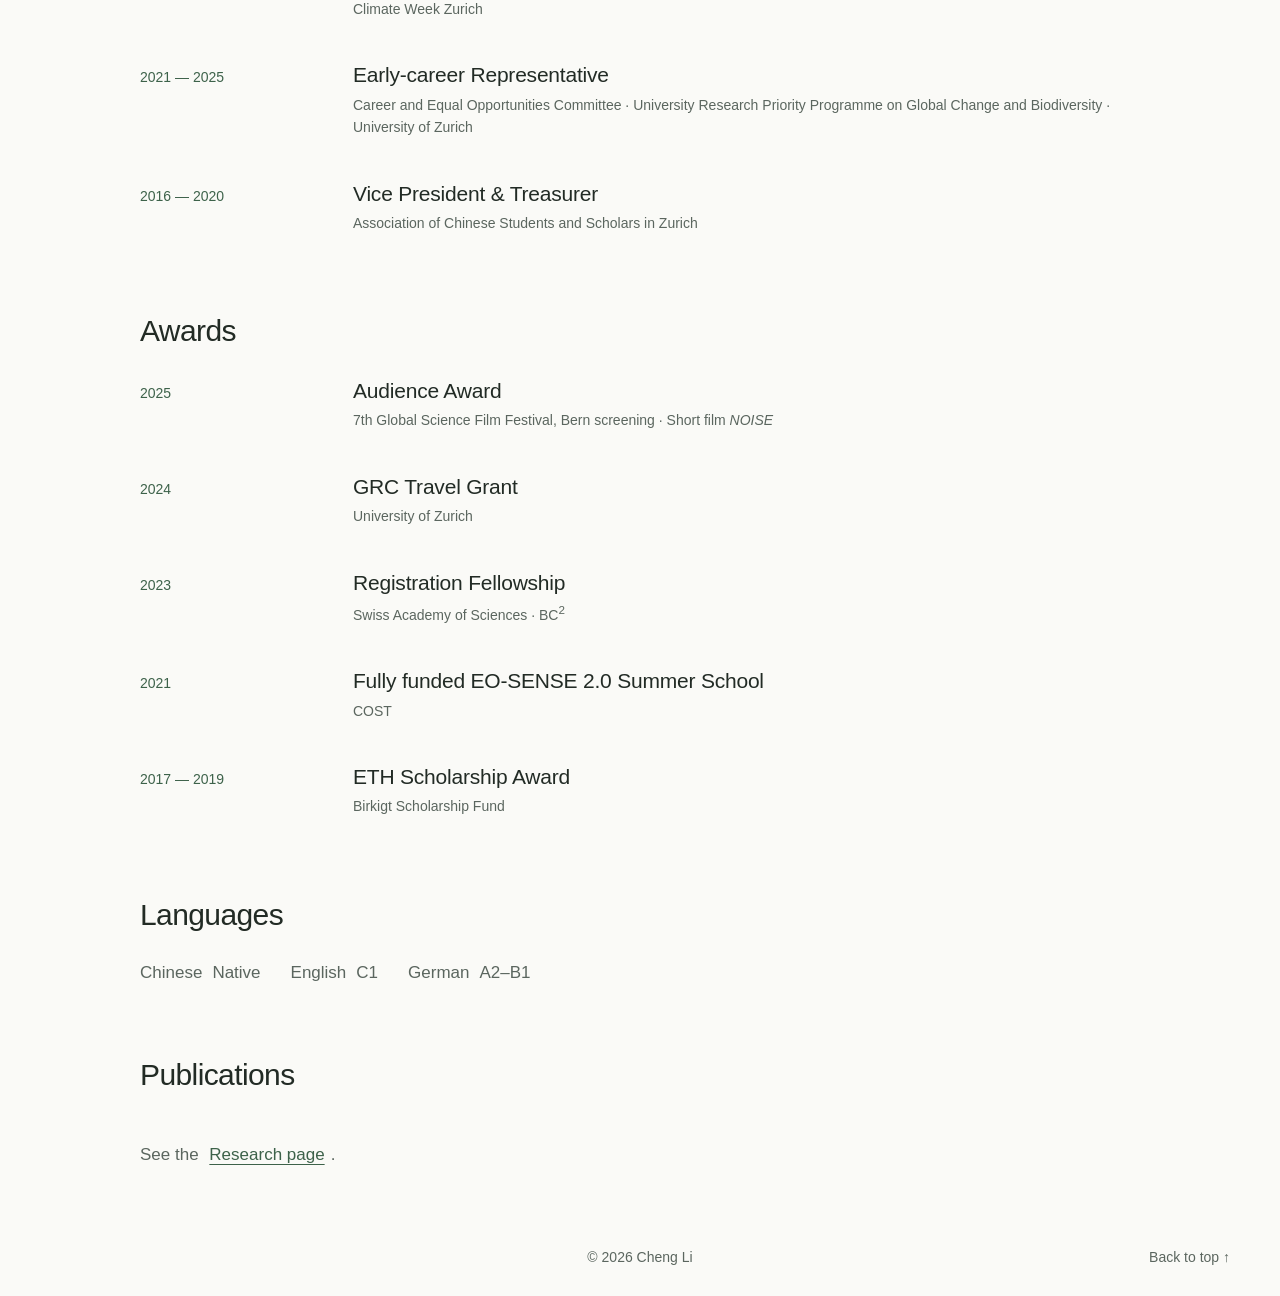
==== commit f4448cc7: "Refine navigation, link affordances and portrait gallery layout" ====
--- a/cv.html
+++ b/cv.html
@@ -8,14 +8,14 @@
   <title>CV — Cheng Li</title>
   <link rel="icon" href="assets/favicon.svg" type="image/svg+xml">
   <link rel="stylesheet" href="styles.css?v=9">
-  <link rel="stylesheet" href="typography.css?v=8">
-  <script src="script.js?v=2" defer></script>
+  <link rel="stylesheet" href="typography.css?v=13">
+  <script src="script.js?v=3" defer></script>
 </head>
 <body class="cv-page">
   <a class="skip" href="#main">Skip to content</a>
   <header class="site-header">
     <a class="wordmark" href="index.html" aria-label="Cheng Li, home">Cheng Li<span class="brand-leaf" aria-hidden="true"></span></a>
-    <nav aria-label="Main navigation"><a href="index.html">Home</a><a href="index.html#news">News</a><a href="index.html#research">Research</a><a href="cv.html" aria-current="page">CV</a><a href="small-wonders.html">Small wonders</a></nav>
+    <nav aria-label="Main navigation"><a href="index.html">Home</a><a href="cv.html" aria-current="page">CV</a><a href="small-wonders.html">Small wonders</a></nav>
     <div class="header-icons"><a href="https://www.linkedin.com/in/chengli-naturedata" class="header-icon" aria-label="Cheng Li on LinkedIn" target="_blank" rel="noopener noreferrer"><svg viewBox="0 0 24 24" aria-hidden="true"><path fill="currentColor" stroke="none" d="M5.2 3.5a2.2 2.2 0 1 0 0 4.4 2.2 2.2 0 0 0 0-4.4ZM3.4 9.5H7v11H3.4zM9.2 9.5h3.4V11h.05c.47-.89 1.62-1.83 3.34-1.83 3.57 0 4.23 2.35 4.23 5.4v5.93h-3.55v-5.26c0-1.26-.02-2.88-1.76-2.88-1.76 0-2.03 1.37-2.03 2.79v5.35H9.2z"/></svg></a><a href="mailto:licheng1221@hotmail.com" class="email-icon" aria-label="Email Cheng Li"><svg viewBox="0 0 24 24" aria-hidden="true"><rect x="3" y="5" width="18" height="14" rx="2"/><path d="m4 7 8 6 8-6"/></svg></a></div>
   </header>
   <main id="main" class="wrap cv-main">
@@ -45,7 +45,7 @@
       <article class="cv-entry"><p class="cv-date">2017 — 2019</p><div><h3>ETH Scholarship Award</h3><p class="cv-org">Birkigt Scholarship Fund</p></div></article>
     </div></section>
     <section class="cv-section" aria-labelledby="languages-title"><h2 id="languages-title">Languages</h2><div class="cv-list language-list"><p><strong>Chinese</strong><span>Native</span></p><p><strong>English</strong><span>C1</span></p><p><strong>German</strong><span>A2–B1</span></p></div></section>
-    <section class="cv-section" aria-labelledby="publications-title"><h2 id="publications-title">Publications</h2><div class="cv-list"><p>See the <a class="cv-research-link" href="index.html#research">Research page <span aria-hidden="true">↗</span></a>.</p></div></section>
+    <section class="cv-section" aria-labelledby="publications-title"><h2 id="publications-title">Publications</h2><div class="cv-list"><p>See the <a class="quiet-link cv-research-link" href="index.html#research">Research page</a>.</p></div></section>
   </main>
   <footer class="site-footer wrap"><span aria-hidden="true"></span><span>© <span id="year">2026</span> Cheng Li</span><a href="#main">Back to top ↑</a></footer>
 </body>
--- a/typography.css
+++ b/typography.css
@@ -295,3 +295,136 @@
 }
 /* The short film credit can use the full content width. */
 .film-note > .film-context { max-width: none; }
+
+/* Text links read as one phrase, including italic titles, without external arrows. */
+.quiet-link, .paper-links a, .socials a {
+  display: inline-block;
+  gap: 0;
+  border: 0;
+  border-radius: 4px;
+  padding: 4px 6px;
+  color: var(--green);
+  text-decoration: none;
+  line-height: 1.6;
+  box-shadow: none;
+}
+.about .quiet-link, .film-links .quiet-link { display: inline-block; border: 0; padding: 4px 6px; margin-left: -6px; }
+.quiet-link:hover, .paper-links a:hover, .socials a:hover,
+.about .quiet-link:hover, .film-links .quiet-link:hover {
+  background: rgba(61,98,74,.07);
+  color: var(--ink);
+  text-decoration: none;
+}
+.quiet-link em { display: inline; }
+.socials svg { vertical-align: -.16em; margin-right: 5px; }
+.about .quiet-link > span { margin-left: 8px; }
+a { text-decoration-skip-ink: none; }
+
+/* Visible link affordance before hover; normal inline text keeps the rule continuous. */
+.quiet-link, .paper-links a,
+.quiet-link:hover, .paper-links a:hover, .film-links .quiet-link:hover {
+  text-decoration-line: underline;
+  text-decoration-style: solid;
+  text-decoration-thickness: 1px;
+  text-decoration-color: currentColor;
+  text-underline-offset: .25em;
+  text-decoration-skip-ink: none;
+}
+.about .quiet-link {
+  background: rgba(61,98,74,.07);
+  padding: 9px 14px;
+  margin-left: 0;
+  border-radius: 5px;
+  text-decoration: none;
+}
+.about .quiet-link:hover {
+  background: rgba(61,98,74,.12);
+  text-decoration: none;
+}
+
+.hero-bottom .socials a, .hero-bottom .socials a:hover {
+  text-decoration: underline;
+  text-decoration-thickness: 1px;
+  text-underline-offset: .25em;
+  text-decoration-skip-ink: none;
+}
+
+/* One full-width slide per viewport; larger portrait viewing area, no neighbour peeks. */
+.photo-carousel {
+  --portrait-height: min(82vh, 800px);
+  --landscape-height: min(66vh, 640px);
+}
+.photo-track {
+  position: relative;
+  gap: 0;
+  padding: 0;
+  scroll-padding: 0;
+  overflow-x: auto;
+  overflow-y: hidden;
+  scroll-snap-type: x mandatory;
+}
+.photo-slide {
+  flex: 0 0 100%;
+  width: 100%;
+  min-width: 0;
+  max-width: none;
+  height: calc(var(--portrait-height) + 70px);
+  --view-height: var(--landscape-height);
+  justify-content: center;
+  scroll-snap-align: start;
+  scroll-snap-stop: always;
+}
+.photo-slide-portrait { --view-height: var(--portrait-height); }
+.photo-slide img, .photo-slide:has(figcaption span) img {
+  width: min(100%, calc(var(--view-height) * var(--photo-ratio, 1.5)));
+  max-width: 100%;
+  height: auto;
+  object-fit: contain;
+}
+.photo-slide figcaption, .photo-slide:has(figcaption span) figcaption {
+  width: min(100%, calc(var(--view-height) * var(--photo-ratio, 1.5)));
+  flex: 0 0 auto;
+  margin-top: 12px;
+}
+@media(max-width:720px) {
+  .photo-carousel { --portrait-height:min(70vh,640px); --landscape-height:min(58vh,500px); }
+  .photo-track { gap:0; padding:0; }
+}
+
+/* Editorial portrait composition: image and a quiet caption column. */
+@media(min-width:721px) {
+  .photo-slide-portrait {
+    display: grid;
+    grid-template-columns: minmax(0, calc(var(--portrait-height) * .666667)) minmax(130px, 200px);
+    column-gap: clamp(36px, 6vw, 88px);
+    justify-content: center;
+    align-content: center;
+    align-items: center;
+    padding-inline: clamp(20px, 3vw, 40px);
+  }
+  .photo-slide-portrait img, .photo-slide-portrait:has(figcaption span) img {
+    width: 100%;
+    height: auto;
+    grid-column: 1;
+  }
+  .photo-slide-portrait figcaption, .photo-slide-portrait:has(figcaption span) figcaption {
+    width: auto;
+    grid-column: 2;
+    margin: 0;
+    justify-self: start;
+    align-self: center;
+  }
+  .photo-slide-portrait figcaption span.photo-place {
+    font-size: 21px;
+    font-weight: 500;
+    letter-spacing: -.015em;
+    color: var(--ink);
+    line-height: 1.4;
+    margin-bottom: 8px;
+  }
+  .photo-slide-portrait .photo-location { font-size: 14px; color: var(--muted); }
+}
+@media(max-width:720px) {
+  .photo-slide-portrait .photo-place, .photo-slide-portrait .photo-location { display:inline; }
+  .photo-slide-portrait .photo-place::after { content:', '; }
+}
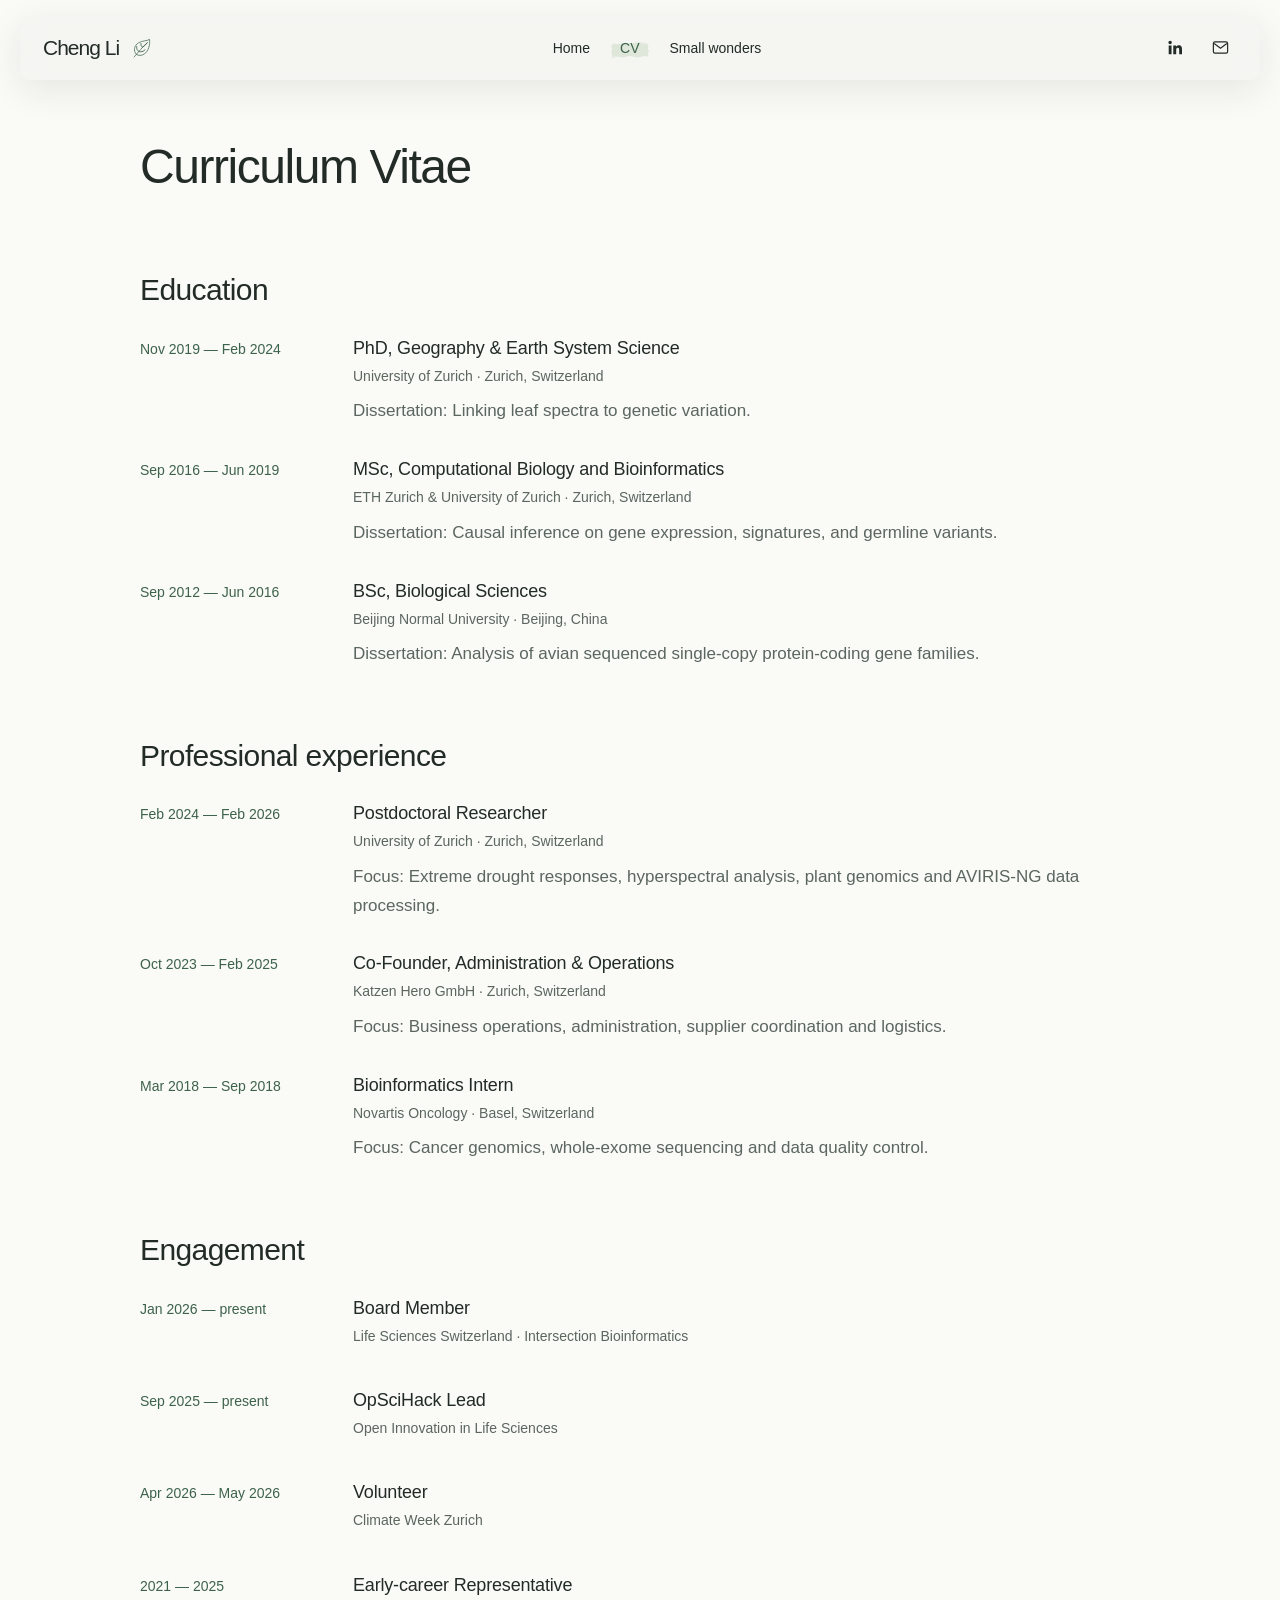
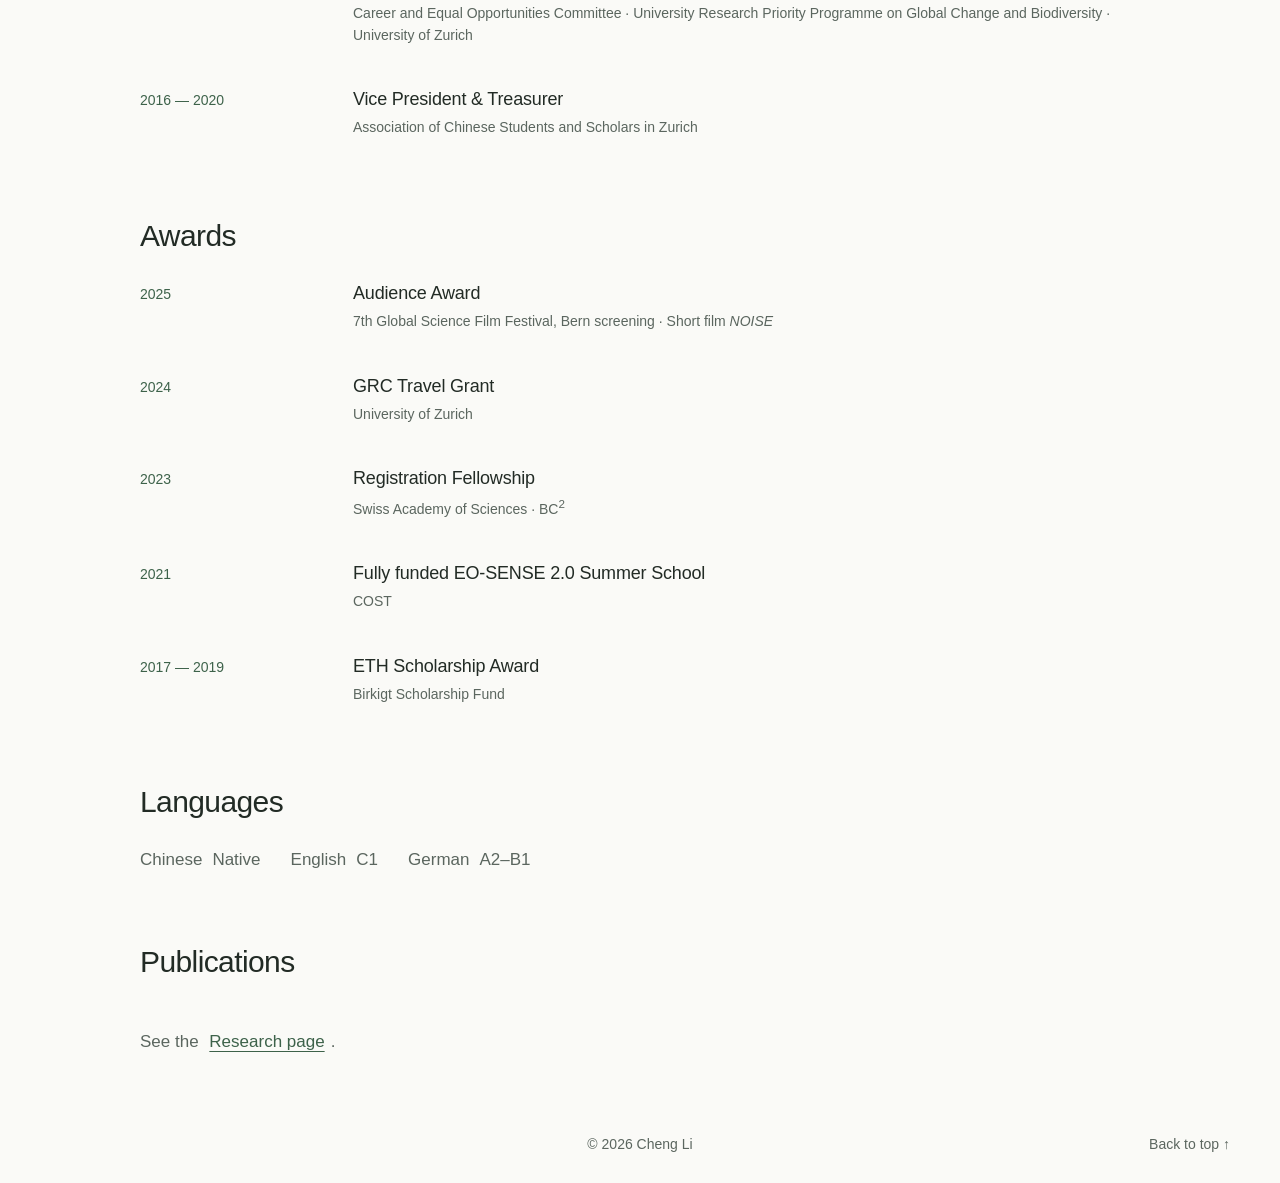
==== commit 30bc1fc9: "Refine glass navigation, brush links, typography and news" ====
--- a/cv.html
+++ b/cv.html
@@ -6,9 +6,9 @@
   <meta name="description" content="Cheng Li’s education and professional experience.">
   <meta name="theme-color" content="#fafaf7">
   <title>CV — Cheng Li</title>
-  <link rel="icon" href="assets/favicon.svg" type="image/svg+xml">
-  <link rel="stylesheet" href="styles.css?v=9">
-  <link rel="stylesheet" href="typography.css?v=13">
+  <link rel="icon" href="assets/favicon.svg?v=cl1" type="image/svg+xml">
+  <link rel="stylesheet" href="styles.css?v=10">
+  <link rel="stylesheet" href="typography.css?v=24">
   <script src="script.js?v=3" defer></script>
 </head>
 <body class="cv-page">
--- a/styles.css
+++ b/styles.css
@@ -1,5 +1,5 @@
 :root{--paper:#fafaf7;--ink:#222b25;--green:#3d624a;--muted:#5b665f;--line:#dce2d8;--nav:#edf0e9;--sans:"Helvetica Neue",Helvetica,Arial,sans-serif}
-*{box-sizing:border-box}html{scroll-behavior:smooth;scroll-padding-top:32px}body{margin:0;background:var(--paper);color:var(--ink);font:15px/1.7 var(--sans);-webkit-font-smoothing:antialiased}a{color:inherit;text-decoration:none}a:hover{text-decoration:underline;text-underline-offset:5px}a:focus-visible,summary:focus-visible{outline:2px solid var(--green);outline-offset:6px}::selection{background:#d9e5d6}.wrap{width:min(1180px,calc(100% - 96px));margin-inline:auto}.skip{position:fixed;top:-100px;left:20px;background:var(--ink);color:white;padding:10px 20px;z-index:20}.skip:focus{top:12px}.site-header{width:calc(100% - 40px);max-width:1400px;margin:16px auto 0;background:var(--nav);border-radius:9px;display:flex;justify-content:space-between;align-items:center;padding:14px 23px;gap:20px}.wordmark{font-size:21px;letter-spacing:-1px;font-weight:500;display:flex;gap:11px;align-items:center;white-space:nowrap}.brand-leaf{height:15px;width:9px;background:var(--green);border-radius:10px 1px 10px 1px;transform:rotate(27deg)}nav{display:flex;gap:29px;font-size:12px}.email-icon{display:flex;padding:4px}svg{width:20px;height:20px;fill:none;stroke:currentColor;stroke-width:1.5}.hero{display:grid;grid-template-columns:36% 1fr;column-gap:9%;padding-top:65px;padding-bottom:74px;min-height:580px}.hero-intro{grid-column:2;grid-row:1}.hero h1{font-size:clamp(56px,6.3vw,88px);line-height:1.1;letter-spacing:-4.5px;font-weight:500;margin:0 0 24px;white-space:nowrap}.professional-title{font-size:27px;line-height:1.3;letter-spacing:-.7px;margin:0 0 23px}.bio{max-width:510px;font-size:14px;line-height:1.8;color:#5b665f;margin:0 0 15px}.portrait{grid-column:1;grid-row:1/3;align-self:center;width:77%;margin:65px 0 0}.portrait img{display:block;width:100%;height:auto;aspect-ratio:.85;object-fit:cover;border-radius:8px}.portrait figcaption{font-size:11px;line-height:1.6;color:var(--muted);margin-top:12px}.portrait figcaption span{display:block;font-size:9px;margin-top:2px;color:#5b665f}.hero-bottom{grid-column:2;grid-row:2;align-self:end;display:flex;justify-content:space-between;align-items:end;gap:20px;margin-top:32px}.location{font-size:11px;line-height:1.7;color:var(--muted);max-width:110px;margin:0}.socials{display:flex;gap:24px;align-items:center;flex-wrap:wrap}.socials a{font-size:12px;display:inline-flex;align-items:center;gap:6px}.socials svg{width:16px;height:16px}.section{display:grid;grid-template-columns:29% 1fr;column-gap:6%;padding-block:74px;border-top:0;scroll-margin-top:12px}.section-label h2{font:500 38px/1.1 var(--sans);letter-spacing:-1.7px;margin:0 0 15px}.section-label>p{font-size:12px;line-height:1.8;color:var(--muted);margin:0}.section-label .research-note{font-size:11px;margin-top:28px}.section-content{min-width:0}.news-list{padding:0;margin:0;list-style:none}.news-list li{display:grid;grid-template-columns:88px 1fr;gap:20px;padding-bottom:18px}.news-list time{font-size:11px;color:var(--green);padding-top:3px}.news-list p{font-size:14px;line-height:1.7;margin:0}.news-list a{border-bottom:1px solid #a3b39f}.older-news summary{font-size:11px;color:var(--muted);cursor:pointer;max-width:max-content;margin-top:3px}.older-news[open] summary{margin-bottom:22px}.entry{padding-bottom:28px;margin-bottom:28px;border-bottom:1px solid var(--line)}.entry:last-child{margin:0;padding:0;border:0}.entry-heading{display:flex;justify-content:space-between;gap:22px;align-items:baseline}.entry h3{font-size:19px;font-weight:500;letter-spacing:-.5px;line-height:1.4;margin:0 0 7px}.entry .date{font-size:10px;white-space:nowrap;line-height:1.5;color:var(--muted);margin:0}.entry .organisation{font-size:12px;color:var(--green);margin:0 0 10px}.entry>p{font-size:13px;line-height:1.8;color:var(--muted);max-width:660px;margin:0}.skills{list-style:none;padding:0;margin:15px 0 0;display:flex;flex-wrap:wrap;gap:7px}.skills li{font-size:10px;border:1px solid #dce2d8;border-radius:4px;padding:3px 8px;color:#5b665f}.inline-link{font-size:12px;display:inline-flex;gap:17px;border-bottom:1px solid #a3b39f;padding-bottom:3px}.education-list .entry{padding-bottom:23px;margin-bottom:23px}.education-list .entry:last-child{padding-bottom:0;margin-bottom:0}.education-list h3{font-size:18px}.entry .thesis{font-size:11px}.publication-group-title{font-size:18px;font-weight:500;letter-spacing:-.4px;margin:4px 0 24px;padding-bottom:12px;border-bottom:1px solid var(--line)}.publication-group-title:not(:first-child){margin-top:34px}.publication{padding:0 0 32px;margin-bottom:32px;border-bottom:1px solid var(--line)}.publication-meta{display:flex;justify-content:space-between;gap:20px;font-size:11px;color:var(--green);margin-bottom:13px}.publication-meta span:first-child{max-width:82%}.publication h3{font-size:22px;font-weight:500;letter-spacing:-.55px;line-height:1.42;margin:0 0 12px}.authors{font-size:12px;line-height:1.75;color:var(--muted);margin:0 0 5px}.authors strong{font-weight:500;color:var(--ink)}.citation{font-size:11px;color:var(--muted);margin:0 0 12px}.paper-description{font-size:13px;line-height:1.8;color:var(--muted);margin:0 0 16px}.paper-links{display:flex;gap:9px;flex-wrap:wrap}.paper-links a{font-size:11px;line-height:1.4;padding:6px 12px;background:#edf0e9;border-radius:4px}.paper-links a:hover{background:#e0e7da;text-decoration:none}.ongoing{background:#edf0e9;padding:25px 28px;border-radius:5px}.status{display:block;font-size:10px;color:var(--green);margin-bottom:12px}.ongoing h3{font-size:17px;font-weight:500;line-height:1.5;letter-spacing:-.3px;margin:0 0 12px}.ongoing p{font-size:12px;line-height:1.8;color:var(--muted);margin:0 0 16px}.personal-statement{font-size:29px;line-height:1.4;letter-spacing:-.9px;margin:0 0 28px}.about-columns{display:grid;grid-template-columns:1fr 1fr;gap:28px}.about-columns p{font-size:13px;color:var(--muted);line-height:1.85;margin:0 0 23px}.contact{display:flex;align-items:center;justify-content:space-between;gap:30px;border-top:1px solid var(--line);padding:65px 0 75px}.contact h2{font-size:clamp(42px,5.2vw,68px);letter-spacing:-3px;line-height:1.1;font-weight:500;margin:0}.contact p{font-size:12px;color:var(--muted);margin:0 0 17px}.site-footer{position:relative;display:flex;justify-content:center;align-items:center;border-top:1px solid var(--line);padding-block:21px 28px;gap:20px;color:var(--muted);font-size:10px}
+*{box-sizing:border-box}html{scroll-behavior:smooth;scroll-padding-top:32px}body{margin:0;background:var(--paper);color:var(--ink);font:15px/1.7 var(--sans);-webkit-font-smoothing:antialiased}a{color:inherit;text-decoration:none}a:hover{text-decoration:underline;text-underline-offset:5px}a:focus-visible,summary:focus-visible{outline:2px solid var(--green);outline-offset:6px}::selection{background:#dee7d9}.wrap{width:min(1180px,calc(100% - 96px));margin-inline:auto}.skip{position:fixed;top:-100px;left:20px;background:var(--ink);color:white;padding:10px 20px;z-index:20}.skip:focus{top:12px}.site-header{width:calc(100% - 40px);max-width:1400px;margin:16px auto 0;background:var(--nav);border-radius:9px;display:flex;justify-content:space-between;align-items:center;padding:14px 23px;gap:20px}.wordmark{font-size:21px;letter-spacing:-1px;font-weight:500;display:flex;gap:11px;align-items:center;white-space:nowrap}.brand-leaf{height:15px;width:9px;background:var(--green);border-radius:10px 1px 10px 1px;transform:rotate(27deg)}nav{display:flex;gap:29px;font-size:12px}.email-icon{display:flex;padding:4px}svg{width:20px;height:20px;fill:none;stroke:currentColor;stroke-width:1.5}.hero{display:grid;grid-template-columns:36% 1fr;column-gap:9%;padding-top:65px;padding-bottom:74px;min-height:580px}.hero-intro{grid-column:2;grid-row:1}.hero h1{font-size:clamp(56px,6.3vw,88px);line-height:1.1;letter-spacing:-4.5px;font-weight:500;margin:0 0 24px;white-space:nowrap}.professional-title{font-size:27px;line-height:1.3;letter-spacing:-.7px;margin:0 0 23px}.bio{max-width:510px;font-size:14px;line-height:1.8;color:#5b665f;margin:0 0 15px}.portrait{grid-column:1;grid-row:1/3;align-self:center;width:77%;margin:65px 0 0}.portrait img{display:block;width:100%;height:auto;aspect-ratio:.85;object-fit:cover;border-radius:8px}.portrait figcaption{font-size:11px;line-height:1.6;color:var(--muted);margin-top:12px}.portrait figcaption span{display:block;font-size:9px;margin-top:2px;color:#5b665f}.hero-bottom{grid-column:2;grid-row:2;align-self:end;display:flex;justify-content:space-between;align-items:end;gap:20px;margin-top:32px}.location{font-size:11px;line-height:1.7;color:var(--muted);max-width:110px;margin:0}.socials{display:flex;gap:24px;align-items:center;flex-wrap:wrap}.socials a{font-size:12px;display:inline-flex;align-items:center;gap:6px}.socials svg{width:16px;height:16px}.section{display:grid;grid-template-columns:29% 1fr;column-gap:6%;padding-block:74px;border-top:0;scroll-margin-top:12px}.section-label h2{font:500 38px/1.1 var(--sans);letter-spacing:-1.7px;margin:0 0 15px}.section-label>p{font-size:12px;line-height:1.8;color:var(--muted);margin:0}.section-label .research-note{font-size:11px;margin-top:28px}.section-content{min-width:0}.news-list{padding:0;margin:0;list-style:none}.news-list li{display:grid;grid-template-columns:88px 1fr;gap:20px;padding-bottom:18px}.news-list time{font-size:11px;color:var(--green);padding-top:3px}.news-list p{font-size:14px;line-height:1.7;margin:0}.news-list a{border-bottom:1px solid #a3b39f}.older-news summary{font-size:11px;color:var(--muted);cursor:pointer;max-width:max-content;margin-top:3px}.older-news[open] summary{margin-bottom:22px}.entry{padding-bottom:28px;margin-bottom:28px;border-bottom:1px solid var(--line)}.entry:last-child{margin:0;padding:0;border:0}.entry-heading{display:flex;justify-content:space-between;gap:22px;align-items:baseline}.entry h3{font-size:19px;font-weight:500;letter-spacing:-.5px;line-height:1.4;margin:0 0 7px}.entry .date{font-size:10px;white-space:nowrap;line-height:1.5;color:var(--muted);margin:0}.entry .organisation{font-size:12px;color:var(--green);margin:0 0 10px}.entry>p{font-size:13px;line-height:1.8;color:var(--muted);max-width:660px;margin:0}.skills{list-style:none;padding:0;margin:15px 0 0;display:flex;flex-wrap:wrap;gap:7px}.skills li{font-size:10px;border:1px solid #dce2d8;border-radius:4px;padding:3px 8px;color:#5b665f}.inline-link{font-size:12px;display:inline-flex;gap:17px;border-bottom:1px solid #a3b39f;padding-bottom:3px}.education-list .entry{padding-bottom:23px;margin-bottom:23px}.education-list .entry:last-child{padding-bottom:0;margin-bottom:0}.education-list h3{font-size:18px}.entry .thesis{font-size:11px}.publication-group-title{font-size:18px;font-weight:500;letter-spacing:-.4px;margin:4px 0 24px;padding-bottom:12px;border-bottom:1px solid var(--line)}.publication-group-title:not(:first-child){margin-top:34px}.publication{padding:0 0 32px;margin-bottom:32px;border-bottom:1px solid var(--line)}.publication-meta{display:flex;justify-content:space-between;gap:20px;font-size:11px;color:var(--green);margin-bottom:13px}.publication-meta span:first-child{max-width:82%}.publication h3{font-size:22px;font-weight:500;letter-spacing:-.55px;line-height:1.42;margin:0 0 12px}.authors{font-size:12px;line-height:1.75;color:var(--muted);margin:0 0 5px}.authors strong{font-weight:500;color:var(--ink)}.citation{font-size:11px;color:var(--muted);margin:0 0 12px}.paper-description{font-size:13px;line-height:1.8;color:var(--muted);margin:0 0 16px}.paper-links{display:flex;gap:9px;flex-wrap:wrap}.paper-links a{font-size:11px;line-height:1.4;padding:6px 12px;background:#edf0e9;border-radius:4px}.paper-links a:hover{background:#e0e7da;text-decoration:none}.ongoing{background:#edf0e9;padding:25px 28px;border-radius:5px}.status{display:block;font-size:10px;color:var(--green);margin-bottom:12px}.ongoing h3{font-size:17px;font-weight:500;line-height:1.5;letter-spacing:-.3px;margin:0 0 12px}.ongoing p{font-size:12px;line-height:1.8;color:var(--muted);margin:0 0 16px}.personal-statement{font-size:29px;line-height:1.4;letter-spacing:-.9px;margin:0 0 28px}.about-columns{display:grid;grid-template-columns:1fr 1fr;gap:28px}.about-columns p{font-size:13px;color:var(--muted);line-height:1.85;margin:0 0 23px}.contact{display:flex;align-items:center;justify-content:space-between;gap:30px;border-top:1px solid var(--line);padding:65px 0 75px}.contact h2{font-size:clamp(42px,5.2vw,68px);letter-spacing:-3px;line-height:1.1;font-weight:500;margin:0}.contact p{font-size:12px;color:var(--muted);margin:0 0 17px}.site-footer{position:relative;display:flex;justify-content:center;align-items:center;border-top:1px solid var(--line);padding-block:21px 28px;gap:20px;color:var(--muted);font-size:10px}
 @media(max-width:1000px){.wrap{width:calc(100% - 64px)}.hero{column-gap:6%;padding-top:55px;grid-template-columns:34% 1fr;min-height:530px}.hero h1{font-size:66px;letter-spacing:-3.5px}.professional-title{font-size:24px}.portrait{width:90%}.hero-bottom{flex-wrap:wrap;gap:16px}.location{max-width:none}.section{grid-template-columns:26% 1fr;gap:6%}.section-label h2{font-size:33px}.entry-heading{display:block}.entry .date{margin:0 0 9px}.entry h3{font-size:18px}.publication h3{font-size:21px}.section{padding-block:54px}}
 @media(max-width:720px){.wrap{width:calc(100% - 40px)}.site-header{width:calc(100% - 24px);padding:13px 14px;margin-top:12px;gap:12px;flex-wrap:wrap}.wordmark{font-size:20px}.site-header nav{order:3;width:100%;justify-content:space-between;gap:12px;font-size:11px;border-top:1px solid #dce2d8;padding-top:10px}.hero{grid-template-columns:30% 1fr;column-gap:7%;padding-top:44px;padding-bottom:45px;min-height:0}.hero h1{font-size:48px;letter-spacing:-2.7px;white-space:normal}.professional-title{font-size:21px;letter-spacing:-.5px}.bio{font-size:13px}.portrait{width:100%;align-self:start;margin-top:95px}.portrait figcaption{font-size:9px}.portrait figcaption span{font-size:8px}.hero-bottom{margin-top:20px}.socials{gap:20px}.section{grid-template-columns:1fr;gap:28px;padding-block:48px}.section-label h2{font-size:32px;margin-bottom:9px}.section-label h2 br{display:none}.section-label h2 br::after{content:' '}.section-label>p{font-size:11px}.section-label>p br{display:none}.section-label .research-note{margin-top:5px}.entry-heading{display:flex}.entry .date{margin:0}.entry h3{max-width:72%;font-size:18px}.news-list li{grid-template-columns:78px 1fr;gap:14px}.news-list p{font-size:13px}.news-list time{font-size:10px}.publication h3{font-size:21px}.personal-statement{font-size:26px}.contact{padding-block:45px;align-items:start;flex-direction:column;gap:23px}.contact h2{font-size:49px}.site-footer>span:nth-child(2){display:none}.site-footer>a{position:absolute;right:0}}
 @media(max-width:480px){.hero{grid-template-columns:1fr;gap:0;padding-top:36px}.hero-intro{grid-column:1;grid-row:1}.hero h1{font-size:clamp(45px,12vw,58px);letter-spacing:-2.7px;margin-bottom:18px}.professional-title{font-size:22px}.professional-title br{display:none}.bio{font-size:13px}.portrait{grid-column:1;grid-row:2;width:100%;margin-top:15px;display:grid;grid-template-columns:110px 1fr;gap:18px;align-items:end}.portrait img{aspect-ratio:1.1;border-radius:5px}.portrait figcaption{font-size:10px;margin:0 0 8px}.portrait figcaption span{font-size:9px}.hero-bottom{grid-column:1;grid-row:3;margin-top:24px;display:flex;flex-wrap:wrap;gap:14px}.hero-bottom .socials{gap:24px}.location{width:100%}.entry-heading{display:block}.entry h3{max-width:none}.entry .date{margin-bottom:8px}.education-list h3{font-size:17px}.publication-meta{font-size:10px;gap:12px}.publication-meta span:first-child{max-width:85%}.publication h3{font-size:20px}.ongoing{padding:22px}.about-columns{grid-template-columns:1fr;gap:0}.personal-statement{font-size:25px}.news-list li{grid-template-columns:67px 1fr;gap:12px}.news-list p{font-size:13px}.socials a{font-size:11px}.section-label h2 br{display:inline}.section-label h2 br::after{content:' '}}
--- a/typography.css
+++ b/typography.css
@@ -13,7 +13,8 @@
 }
 body { font-family: var(--sans); font-size: var(--text-body); line-height: 1.7; }
 button { font-family: inherit; }
-h1, h2, h3 { text-wrap: balance; }
+h1, h2 { text-wrap: balance; }
+h3 { text-wrap: wrap; }
 p, li { overflow-wrap: break-word; }
 .hero h1, .small-wonders-hero h1, .cv-intro h1 {
   font-size: var(--text-display); font-weight: 500; line-height: 1.12;
@@ -34,7 +35,7 @@
 }
 .bio { max-width: 62ch; margin-bottom: 18px; }
 .small-wonders-intro { max-width: 62ch; }
-.about-columns { display: block; max-width: 62ch; }
+.about-columns { display: block; }
 .about-columns p { margin-bottom: 20px; }
 .section-label > p, .section-label .research-note, .news-list time,
 .older-news summary, .publication-meta, .authors, .paper-links a,
@@ -117,13 +118,13 @@
   z-index: 30;
   background: #edf0e9;
   border: 0;
-  box-shadow: 0 8px 30px rgba(34,43,37,.085);
+  box-shadow: 0 10px 36px rgba(34,43,37,.09);
 }
 @supports ((backdrop-filter: blur(16px)) or (-webkit-backdrop-filter: blur(16px))) {
   .site-header {
-    background: rgba(237,240,233,.60);
-    -webkit-backdrop-filter: blur(16px) saturate(115%);
-    backdrop-filter: blur(16px) saturate(115%);
+    background: rgba(237,240,233,.38);
+    -webkit-backdrop-filter: blur(24px) saturate(135%);
+    backdrop-filter: blur(24px) saturate(135%);
   }
 }
 html { scroll-padding-top: 110px; }
@@ -188,8 +189,7 @@
   font-weight: 500;
   letter-spacing: -.01em;
 }
-.bio, .news-list p, .about-columns p, .film-note > p,
-.cv-entry li, .cv-detail { max-width: 64ch; }
+.bio { max-width: 64ch; }
 .small-wonders-intro { max-width: 58ch; }
 .news-list li { align-items: baseline; }
 .news-list time { padding-top: 0; font-variant-numeric: tabular-nums; white-space: nowrap; }
@@ -197,7 +197,7 @@
 .cv-date { margin-top: 0; }
 .cv-org { line-height: 1.6; }
 .section-label > p { max-width: 27ch; }
-.publication-list { max-width: 70ch; }
+.publication-list { max-width: none; }
 .publication { margin-bottom: 48px; padding: 0; }
 .publication:last-child { margin-bottom: 0; }
 .publication-meta {
@@ -265,7 +265,7 @@
   width: 44px; height: 44px;
   border: 0; background: transparent; color: var(--muted);
 }
-.carousel-buttons button:hover { background: rgba(61,98,74,.07); color: var(--green); }
+.carousel-buttons button:hover { background-color: rgba(61,98,74,.07); color: var(--green); }
 .film-note { max-width: none; }
 .film-embed { background: var(--nav); border-radius: 3px; }
 .film-links .inline-link { border: 0; padding: 4px 0; }
@@ -275,10 +275,10 @@
 a:hover { text-decoration-thickness: 1px; }
 .site-header nav a { border-radius: 5px; padding: 6px 9px; }
 .site-header nav { gap: 12px; }
-.site-header nav a:hover { background: rgba(61,98,74,.07); color: var(--green); text-decoration: none; }
-.site-header nav a[aria-current="page"] { color: var(--green); background: rgba(61,98,74,.06); font-weight: 500; }
+.site-header nav a:hover { background-color: rgba(61,98,74,.07); color: var(--green); text-decoration: none; }
+.site-header nav a[aria-current="page"] { color: var(--green); background-color: rgba(61,98,74,.06); font-weight: 500; }
 .header-icon, .email-icon { border-radius: 50%; }
-.header-icon:hover, .email-icon:hover { color: var(--green); background: rgba(61,98,74,.07); }
+.header-icon:hover, .email-icon:hover { color: var(--green); background-color: rgba(61,98,74,.07); }
 .older-news summary:hover { color: var(--green); }
 a:focus-visible, button:focus-visible, summary:focus-visible, .photo-track:focus-visible {
   outline: 2px solid var(--green); outline-offset: 4px;
@@ -311,7 +311,7 @@
 .about .quiet-link, .film-links .quiet-link { display: inline-block; border: 0; padding: 4px 6px; margin-left: -6px; }
 .quiet-link:hover, .paper-links a:hover, .socials a:hover,
 .about .quiet-link:hover, .film-links .quiet-link:hover {
-  background: rgba(61,98,74,.07);
+  background-color: rgba(61,98,74,.07);
   color: var(--ink);
   text-decoration: none;
 }
@@ -331,14 +331,14 @@
   text-decoration-skip-ink: none;
 }
 .about .quiet-link {
-  background: rgba(61,98,74,.07);
+  background-color: rgba(61,98,74,.07);
   padding: 9px 14px;
   margin-left: 0;
   border-radius: 5px;
   text-decoration: none;
 }
 .about .quiet-link:hover {
-  background: rgba(61,98,74,.12);
+  background-color: rgba(61,98,74,.12);
   text-decoration: none;
 }
 
@@ -428,3 +428,111 @@
   .photo-slide-portrait .photo-place, .photo-slide-portrait .photo-location { display:inline; }
   .photo-slide-portrait .photo-place::after { content:', '; }
 }
+
+@media(min-width:721px) {
+  .photo-slide-portrait figcaption, .photo-slide-portrait:has(figcaption span) figcaption {
+    align-self: start;
+    margin-top: 0;
+    position: relative;
+    top: 72%;
+  }
+  .photo-slide-portrait figcaption span.photo-place { font-weight:400; }
+}
+
+/* Personal CL leaf: B geometry with the subtle D palette. */
+.brand-leaf {
+  width: 24px;
+  height: 24px;
+  flex: 0 0 24px;
+  background: url("assets/leaf.svg?v=cl1") center / contain no-repeat;
+  border-radius: 0;
+  transform: none;
+}
+
+/* A small desktop cursor; actionable controls retain the familiar hand. */
+@media (hover: hover) and (pointer: fine) {
+  body { cursor: url("assets/leaf-cursor.svg?v=cl1") 26 5, auto; }
+  a, button, summary, [role="button"] { cursor: pointer; }
+  input, textarea, [contenteditable="true"] { cursor: text; }
+  button:disabled, [aria-disabled="true"] { cursor: default; }
+}
+
+/* Light dry-brush highlights: organic edges with restrained texture. */
+.site-header nav a,
+.quiet-link, .paper-links a, .socials a,
+.about .quiet-link, .film-links .quiet-link,
+.header-icon, .email-icon {
+  background-color: transparent;
+  background-repeat: no-repeat;
+  background-size: 100% 21px;
+  background-position: center calc(100% - 4px);
+}
+.site-header nav a:hover,
+.site-header nav a[aria-current="page"],
+.quiet-link:hover, .paper-links a:hover, .socials a:hover,
+.about .quiet-link, .about .quiet-link:hover,
+.film-links .quiet-link:hover,
+.header-icon:hover, .email-icon:hover {
+  background-color: transparent;
+  background-image: url("assets/brush-highlight.svg");
+}
+.site-header nav a[aria-current="page"]:hover,
+.about .quiet-link:hover {
+  background-image: url("assets/brush-highlight.svg");
+}
+.about .quiet-link {
+  padding: 5px 4px 8px;
+  margin-left: -4px;
+  border-radius: 0;
+  background-size: 100% 23px;
+  text-decoration: none;
+}
+.about .quiet-link:hover { color: var(--green); text-decoration: none; }
+@media (max-width:720px) {
+  .site-header nav a { background-size: 100% 19px; }
+}
+
+/* Compact CV entry titles and a clearer hierarchy for the film introduction. */
+.cv-entry h3 {
+  font-size: 1.125rem;
+  font-weight: 400;
+  line-height: 1.5;
+  letter-spacing: -.01em;
+}
+.film-note > p {
+  font-size: var(--text-small);
+  line-height: 1.7;
+}
+.film-note > .film-context {
+  font-size: var(--text-body);
+  line-height: 1.7;
+}
+
+/* Film paragraphs follow the available page width on every screen. */
+.film-note > p { max-width: none; }
+
+/* Responsive text flows within its column; only long introductory copy keeps a reading measure. */
+.section-label, .small-wonders-heading, .cv-list, .cv-entry > div,
+.film-note, .publication-meta > span:first-child { min-width: 0; }
+.news-list p, .about-columns p, .cv-detail, .cv-entry li {
+  max-width: none;
+  white-space: normal;
+}
+h1, h2, h3, p, li, figcaption { word-break: normal; }
+a { overflow-wrap: anywhere; }
+.quiet-link, .paper-links a, .socials a { max-width: 100%; white-space: normal; }
+.cv-entry h3, .publication h3 { overflow-wrap: anywhere; }
+.language-list { flex-wrap: wrap; }
+
+/* Already highlighted links stay visually stable when hovered. */
+.about .quiet-link, .about .quiet-link:hover {
+  background-color: transparent;
+  background-image: url("assets/brush-highlight.svg");
+  color: var(--green);
+  text-decoration: none;
+  transition: none;
+}
+.about .quiet-link > span, .about .quiet-link:hover > span {
+  transform: none;
+  transition: none;
+}
